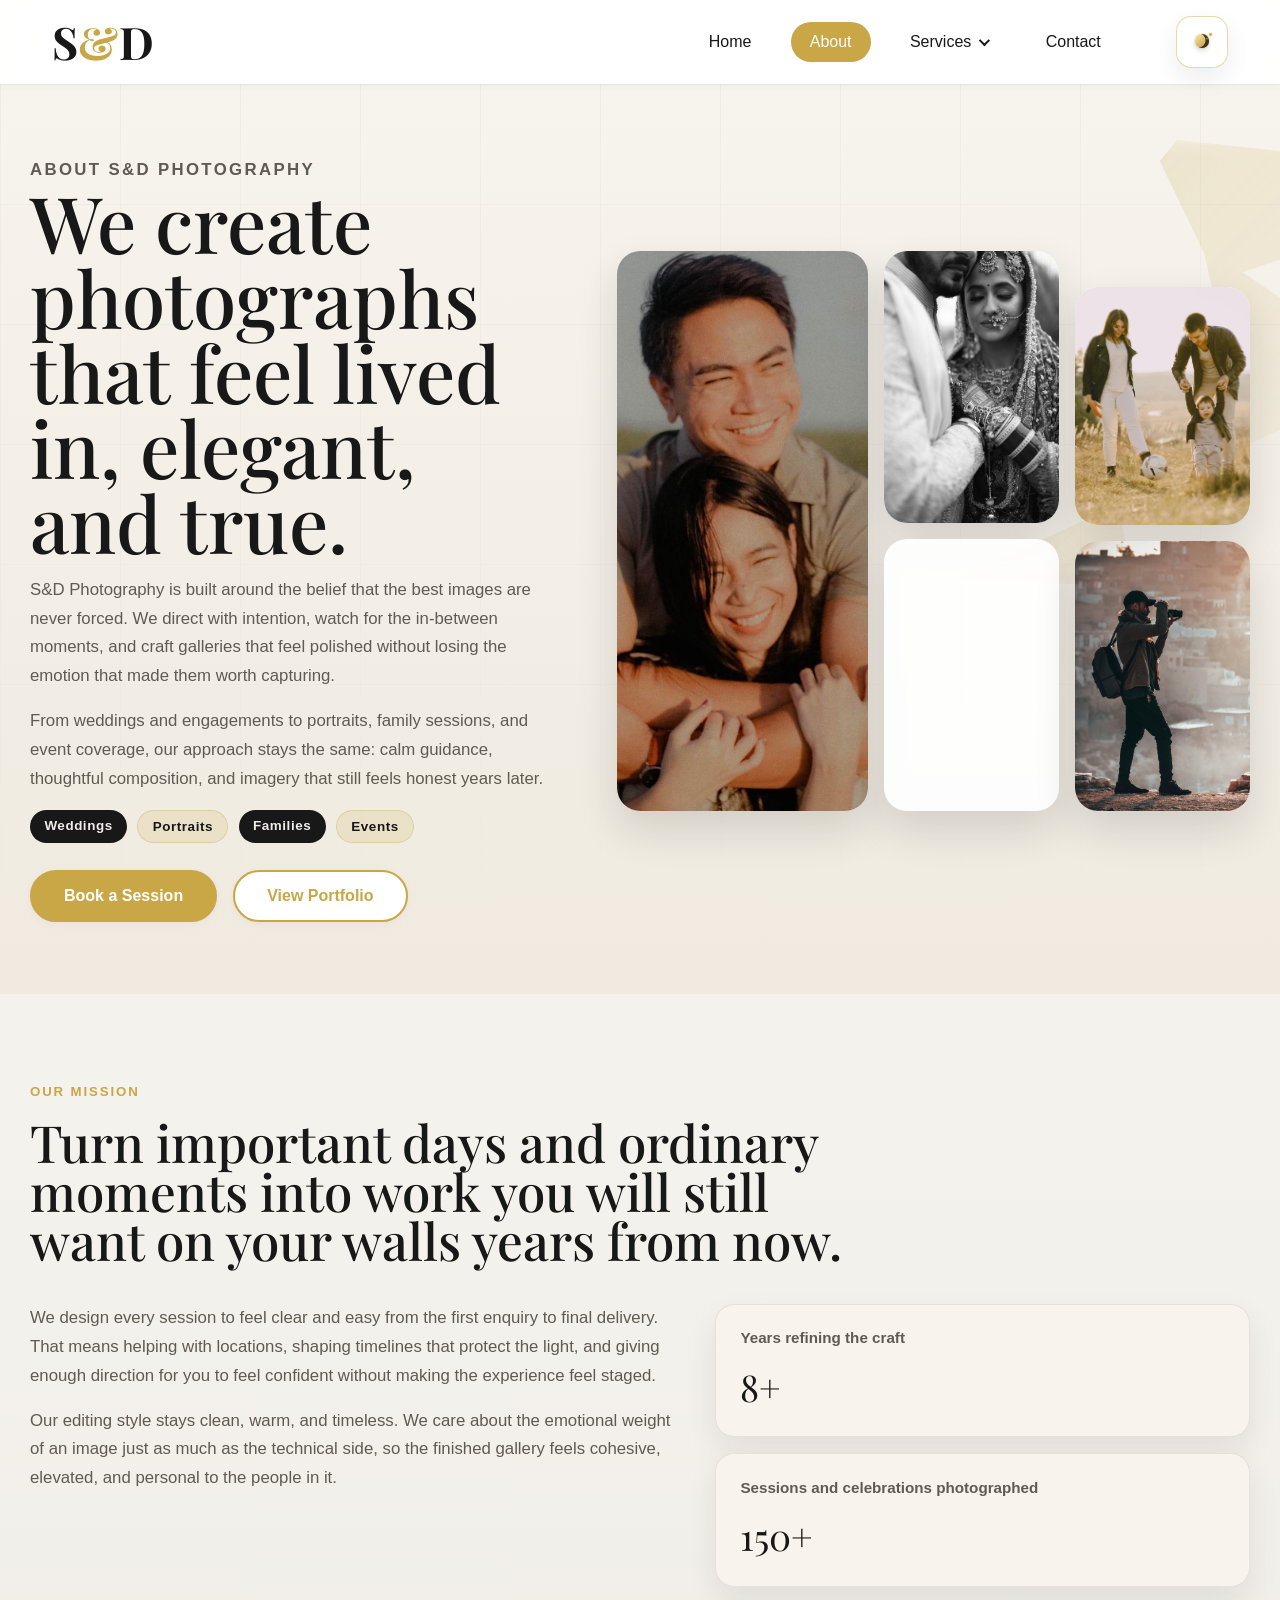
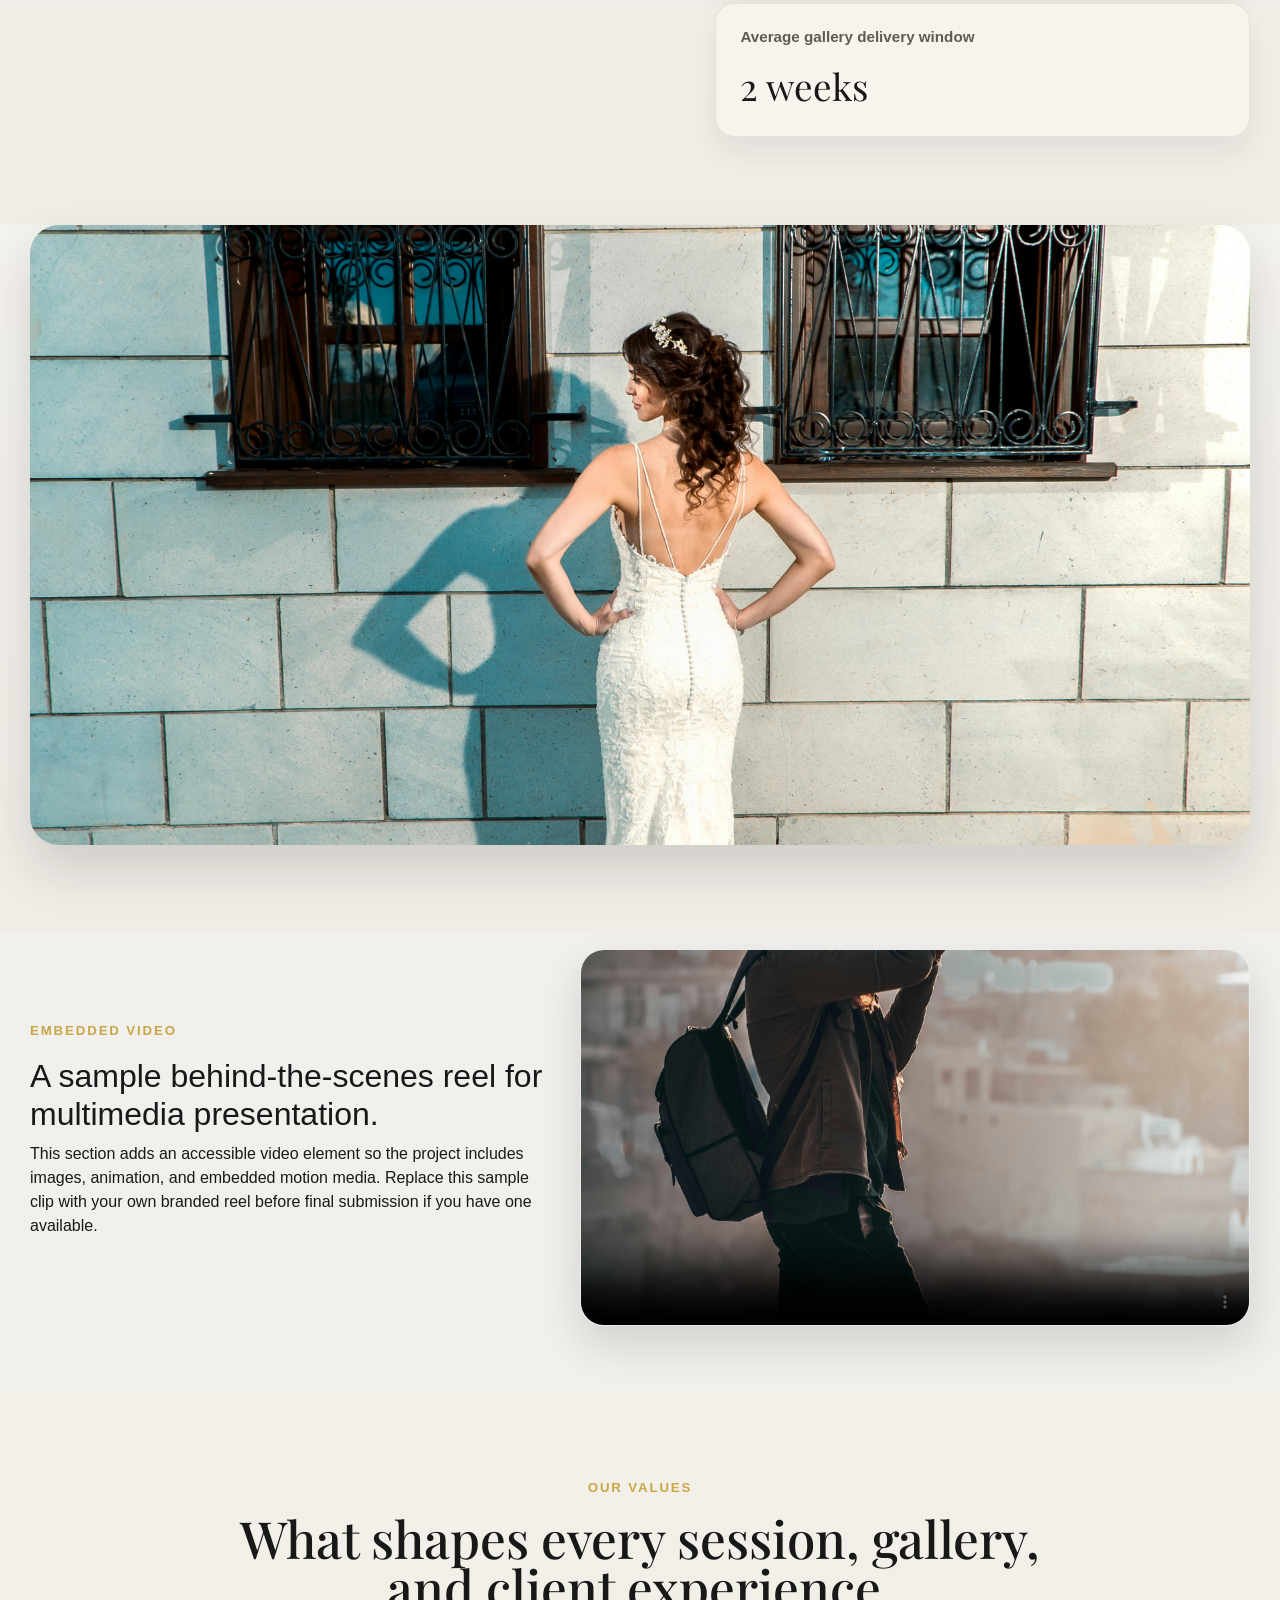
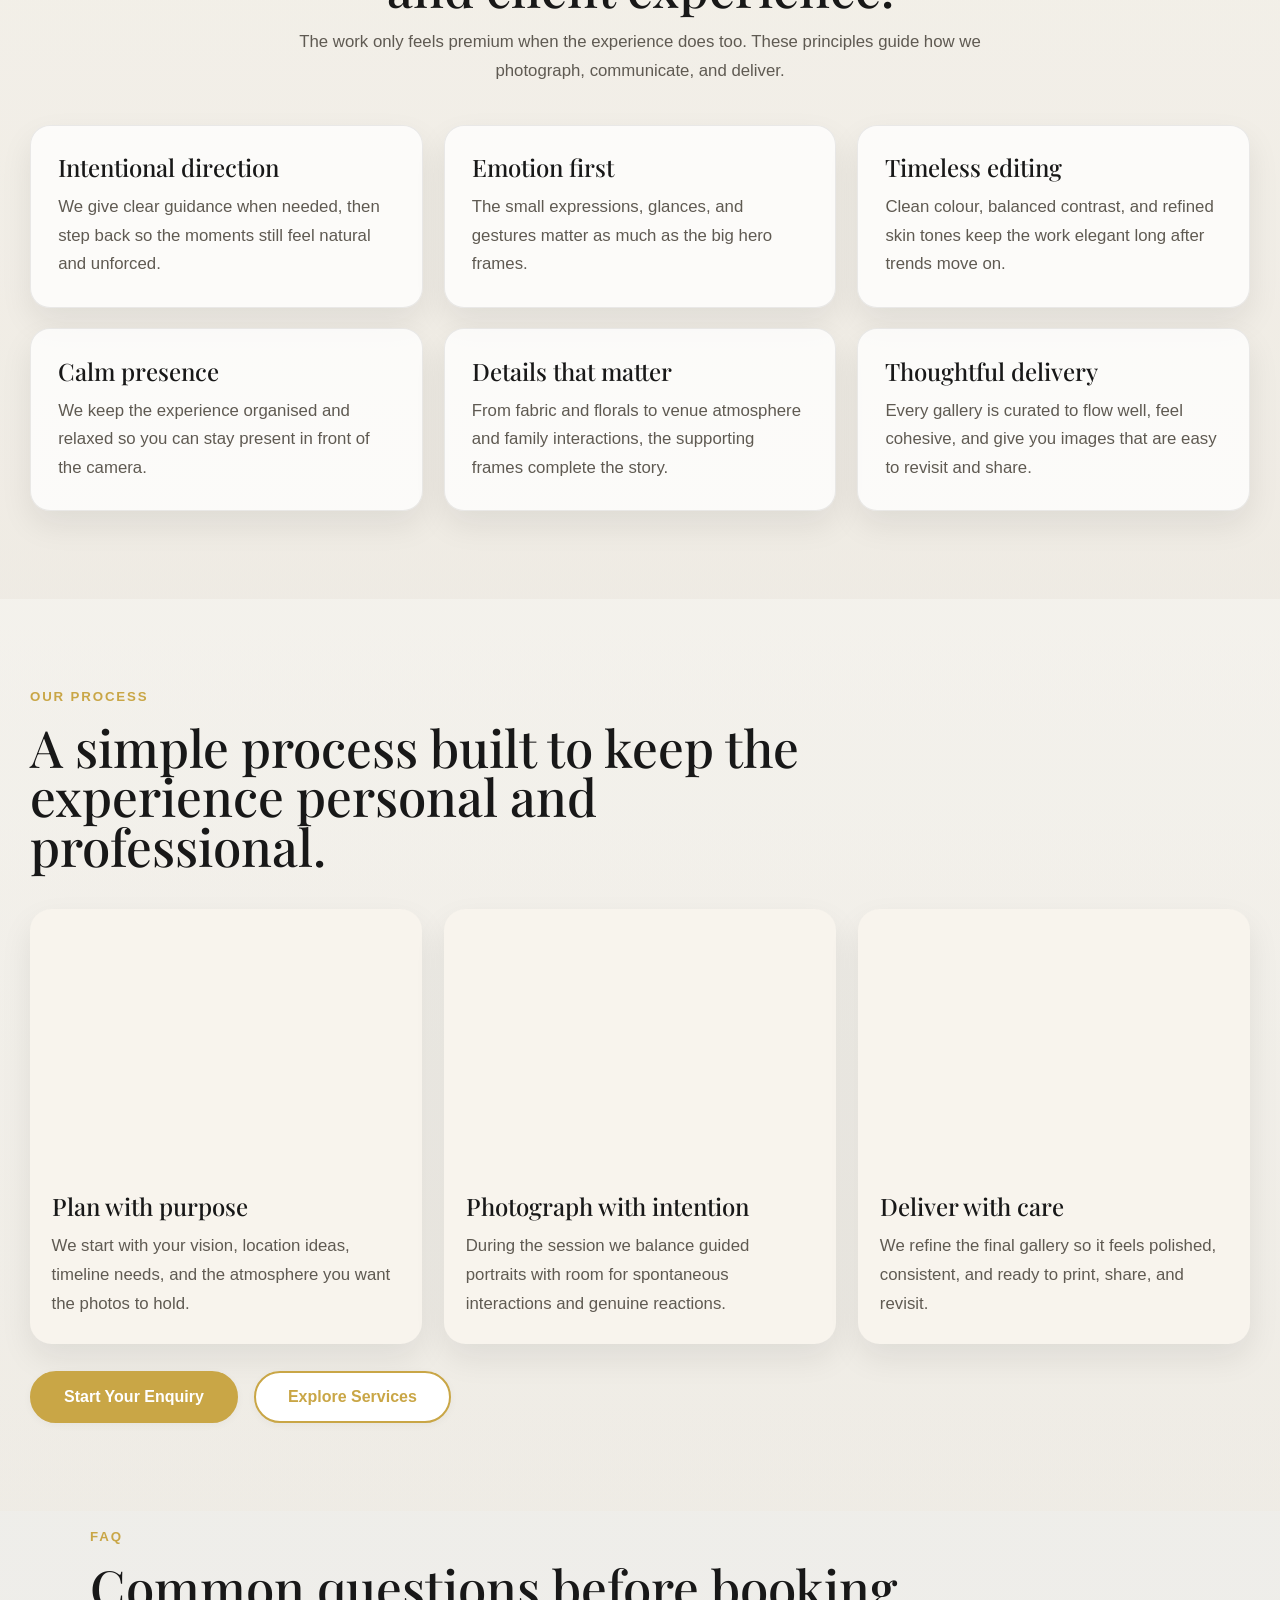
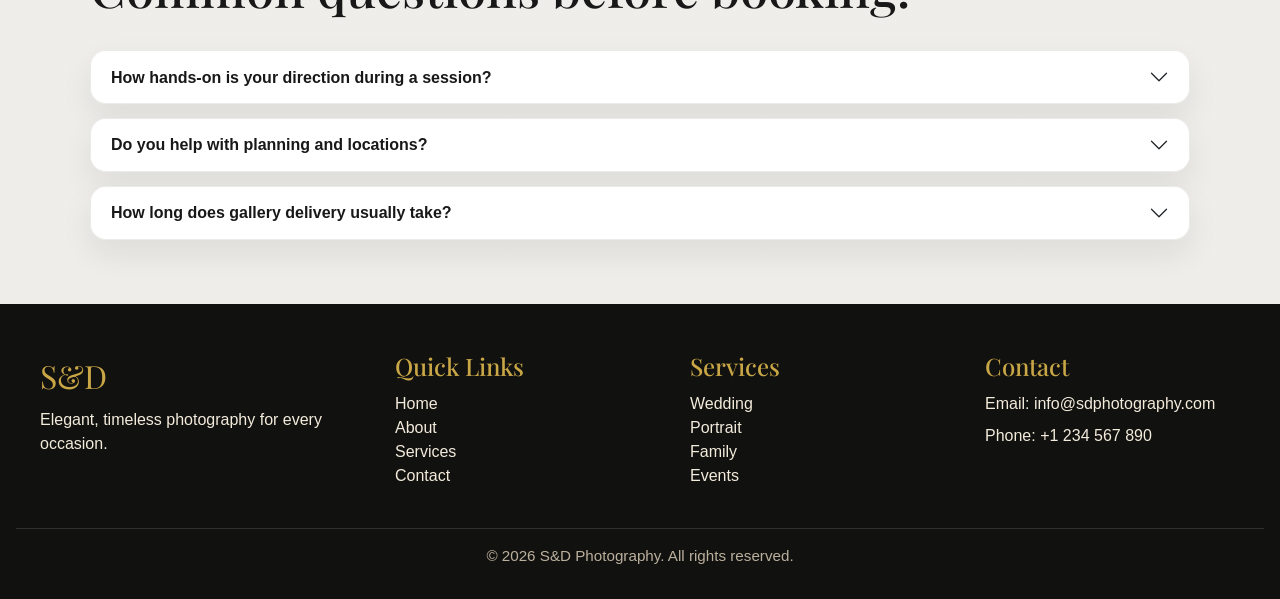
==== about.html @ aadf705c "Add Bootstrap, media reel & FAQs; reorganize assets Include Bootstrap (CSS + bundle) in pages and sw" ====
<!DOCTYPE html>
<html lang="en">
<head>
  <meta charset="UTF-8">
  <meta name="viewport" content="width=device-width, initial-scale=1.0">
  <title>About Us | S&D Photography</title>
  <script>
    (function () {
      try {
        var storedTheme = localStorage.getItem('sd-theme');
        var theme = storedTheme || (window.matchMedia('(prefers-color-scheme: dark)').matches ? 'dark' : 'light');
        document.documentElement.setAttribute('data-theme', theme);
      } catch (error) {
        document.documentElement.setAttribute('data-theme', 'light');
      }
    }());
  </script>
  <link rel="preconnect" href="https://fonts.googleapis.com">
  <link rel="preconnect" href="https://fonts.gstatic.com" crossorigin>
  <link href="https://fonts.googleapis.com/css2?family=Playfair+Display:wght@700&display=swap" rel="stylesheet">
  <link href="https://cdn.jsdelivr.net/npm/bootstrap@5.3.8/dist/css/bootstrap.min.css" rel="stylesheet" integrity="sha384-sRIl4kxILFvY47J16cr9ZwB07vP4J8+LH7qKQnuqkuIAvNWLzeN8tE5YBujZqJLB" crossorigin="anonymous">
  <script src="https://cdn.jsdelivr.net/npm/bootstrap@5.3.8/dist/js/bootstrap.bundle.min.js" integrity="sha384-FKyoEForCGlyvwx9Hj09JcYn3nv7wiPVlz7YYwJrWVcXK/BmnVDxM+D2scQbITxI" crossorigin="anonymous"></script>
  <link rel="stylesheet" href="css/style.css">
</head>
<body>
  <header>
    <nav class="navbar" aria-label="Main Navigation">
      <div class="logo">S<span class="brand-ampersand">&amp;</span>D</div>
      <button class="nav-toggle" aria-label="Open navigation menu" aria-expanded="false">
        <span class="hamburger"></span>
      </button>
      <ul class="nav-links">
        <li><a href="index.html">Home</a></li>
        <li><a href="about.html" class="active" aria-current="page">About</a></li>
        <li class="nav-item nav-dropdown">
          <button
            class="nav-link nav-dropdown-toggle"
            type="button"
            aria-expanded="false"
            aria-haspopup="true"
            aria-controls="services-dropdown-menu"
          >
            Services
          </button>
          <ul class="dropdown-menu" id="services-dropdown-menu">
            <li><a class="dropdown-item" href="index.html#services">All Services</a></li>
            <li><a class="dropdown-item" href="wedding.html">Wedding &amp; Engagement</a></li>
            <li><a class="dropdown-item" href="portrait.html">Portrait</a></li>
            <li><a class="dropdown-item" href="family.html">Family</a></li>
            <li><a class="dropdown-item" href="events.html">Events &amp; Commercial</a></li>
          </ul>
        </li>
        <li><a href="contact.html">Contact</a></li>
      </ul>
      <button class="theme-toggle" type="button" aria-pressed="false" aria-label="Switch to dark mode">
        <span class="theme-toggle-icon" aria-hidden="true"></span>
        <span class="theme-toggle-label">Dark mode</span>
      </button>
    </nav>
  </header>
  <main>
    <section class="about-editorial-hero">
      <div class="about-grid-pattern" aria-hidden="true"></div>
      <div class="about-hero-orb" aria-hidden="true"></div>
      <div class="about-shell about-hero-grid">
        <div class="about-hero-copy">
          <p class="about-eyebrow">About S&amp;D Photography</p>
          <h1>We create photographs that feel lived in, elegant, and true.</h1>
          <p class="about-lead">S&amp;D Photography is built around the belief that the best images are never forced. We direct with intention, watch for the in-between moments, and craft galleries that feel polished without losing the emotion that made them worth capturing.</p>
          <p>From weddings and engagements to portraits, family sessions, and event coverage, our approach stays the same: calm guidance, thoughtful composition, and imagery that still feels honest years later.</p>
          <div class="story-badges" aria-label="Photography specialties">
            <span class="badge rounded-pill text-bg-dark">Weddings</span>
            <span class="badge rounded-pill text-bg-light">Portraits</span>
            <span class="badge rounded-pill text-bg-dark">Families</span>
            <span class="badge rounded-pill text-bg-light">Events</span>
          </div>
          <div class="about-hero-actions">
            <a href="contact.html" class="btn btn-primary">Book a Session</a>
            <a href="index.html#portfolio" class="btn btn-secondary">View Portfolio</a>
          </div>
        </div>
        <div class="about-hero-collage" aria-label="Selected photography highlights">
          <figure class="about-collage-card about-collage-tall">
            <img src="media/Aboutus/Aboutus1.jpg" alt="Bride photographed against a stone wall" decoding="async">
          </figure>
          <div class="about-collage-stack">
            <figure class="about-collage-card">
              <img src="media/Wedding&Engagement/Wedding&Engagement12.jpg" alt="Wedding couple portrait during golden hour" decoding="async">
            </figure>
            <figure class="about-collage-card">
              <img src="media/Portrait/Portrait7.jpg" alt="Portrait session with soft natural light" decoding="async">
            </figure>
          </div>
          <div class="about-collage-stack about-collage-offset">
            <figure class="about-collage-card">
              <img src="media/Family/Family4.jpg" alt="Family sharing a candid moment outdoors" decoding="async">
            </figure>
            <figure class="about-collage-card">
              <img src="media/Portfolio/Portfolio6.jpg" alt="Behind-the-scenes photography detail" decoding="async">
            </figure>
          </div>
        </div>
      </div>
    </section>

    <section class="about-mission-section">
      <div class="about-shell">
        <div class="about-section-intro">
          <p class="about-section-label">Our mission</p>
          <h2>Turn important days and ordinary moments into work you will still want on your walls years from now.</h2>
        </div>
        <div class="about-mission-grid">
          <div class="about-mission-copy">
            <p>We design every session to feel clear and easy from the first enquiry to final delivery. That means helping with locations, shaping timelines that protect the light, and giving enough direction for you to feel confident without making the experience feel staged.</p>
            <p>Our editing style stays clean, warm, and timeless. We care about the emotional weight of an image just as much as the technical side, so the finished gallery feels cohesive, elevated, and personal to the people in it.</p>
          </div>
          <dl class="about-stat-grid">
            <div class="about-stat-card">
              <dt>Years refining the craft</dt>
              <dd>8+</dd>
            </div>
            <div class="about-stat-card">
              <dt>Sessions and celebrations photographed</dt>
              <dd>150+</dd>
            </div>
            <div class="about-stat-card">
              <dt>Average gallery delivery window</dt>
              <dd>2 weeks</dd>
            </div>
          </dl>
        </div>
      </div>
    </section>

    <section class="about-feature-banner">
      <div class="about-shell">
        <div class="about-banner-frame">
          <img src="media/Wedding&Engagement/Wedding&Engagement4.jpg" alt="Wedding portrait captured by S&amp;D Photography" loading="lazy">
        </div>
      </div>
    </section>

    <section class="media-reel-section" aria-labelledby="media-reel-title">
      <div class="about-shell media-reel-grid">
        <div class="media-reel-copy">
          <p class="about-section-label">Embedded video</p>
          <h2 id="media-reel-title">A sample behind-the-scenes reel for multimedia presentation.</h2>
          <p>This section adds an accessible video element so the project includes images, animation, and embedded motion media. Replace this sample clip with your own branded reel before final submission if you have one available.</p>
        </div>
        <div class="media-reel-player ratio ratio-16x9">
          <video controls playsinline preload="metadata" poster="media/Portfolio/Portfolio6.jpg" aria-label="Sample behind-the-scenes video reel">
            <source src="https://interactive-examples.mdn.mozilla.net/media/cc0-videos/flower.mp4" type="video/mp4">
            Your browser does not support embedded video playback.
          </video>
        </div>
      </div>
    </section>

    <section class="about-values-section">
      <div class="about-shell">
        <div class="about-section-intro about-section-intro-centered">
          <p class="about-section-label">Our values</p>
          <h2>What shapes every session, gallery, and client experience.</h2>
          <p class="about-section-text">The work only feels premium when the experience does too. These principles guide how we photograph, communicate, and deliver.</p>
        </div>
        <div class="about-values-grid">
          <article class="about-value-card">
            <h3>Intentional direction</h3>
            <p>We give clear guidance when needed, then step back so the moments still feel natural and unforced.</p>
          </article>
          <article class="about-value-card">
            <h3>Emotion first</h3>
            <p>The small expressions, glances, and gestures matter as much as the big hero frames.</p>
          </article>
          <article class="about-value-card">
            <h3>Timeless editing</h3>
            <p>Clean colour, balanced contrast, and refined skin tones keep the work elegant long after trends move on.</p>
          </article>
          <article class="about-value-card">
            <h3>Calm presence</h3>
            <p>We keep the experience organised and relaxed so you can stay present in front of the camera.</p>
          </article>
          <article class="about-value-card">
            <h3>Details that matter</h3>
            <p>From fabric and florals to venue atmosphere and family interactions, the supporting frames complete the story.</p>
          </article>
          <article class="about-value-card">
            <h3>Thoughtful delivery</h3>
            <p>Every gallery is curated to flow well, feel cohesive, and give you images that are easy to revisit and share.</p>
          </article>
        </div>
      </div>
    </section>

    <section class="about-process-section">
      <div class="about-shell">
        <div class="about-section-intro">
          <p class="about-section-label">Our process</p>
          <h2>A simple process built to keep the experience personal and professional.</h2>
        </div>
        <div class="about-process-grid">
          <article class="about-process-card">
            <img src="media/Portfolio/Portfolio2.jpg" alt="Camera equipment prepared for a photo session" loading="lazy" decoding="async">
            <div class="about-process-copy">
              <h3>Plan with purpose</h3>
              <p>We start with your vision, location ideas, timeline needs, and the atmosphere you want the photos to hold.</p>
            </div>
          </article>
          <article class="about-process-card">
            <img src="media/Portrait/Portrait3.jpg" alt="Portrait session in progress" loading="lazy" decoding="async">
            <div class="about-process-copy">
              <h3>Photograph with intention</h3>
              <p>During the session we balance guided portraits with room for spontaneous interactions and genuine reactions.</p>
            </div>
          </article>
          <article class="about-process-card">
            <img src="media/Portfolio/Portfolio5.jpg" alt="Editing and reviewing images after a session" loading="lazy" decoding="async">
            <div class="about-process-copy">
              <h3>Deliver with care</h3>
              <p>We refine the final gallery so it feels polished, consistent, and ready to print, share, and revisit.</p>
            </div>
          </article>
        </div>
        <div class="about-cta-row">
          <a href="contact.html" class="btn btn-primary">Start Your Enquiry</a>
          <a href="index.html#services" class="btn btn-secondary">Explore Services</a>
        </div>
      </div>
    </section>

    <section class="faq-section" aria-labelledby="about-faq-title">
      <div class="about-shell faq-shell">
        <div class="about-section-intro">
          <p class="about-section-label">FAQ</p>
          <h2 id="about-faq-title">Common questions before booking.</h2>
        </div>
        <div class="accordion faq-accordion" id="aboutFaqAccordion">
          <div class="accordion-item">
            <h3 class="accordion-header" id="about-faq-heading-one">
              <button class="accordion-button collapsed" type="button" data-bs-toggle="collapse" data-bs-target="#about-faq-one" aria-expanded="false" aria-controls="about-faq-one">
                How hands-on is your direction during a session?
              </button>
            </h3>
            <div id="about-faq-one" class="accordion-collapse collapse" aria-labelledby="about-faq-heading-one" data-bs-parent="#aboutFaqAccordion">
              <div class="accordion-body">
                We guide poses and movement when needed, then leave room for genuine reactions so the gallery still feels natural.
              </div>
            </div>
          </div>
          <div class="accordion-item">
            <h3 class="accordion-header" id="about-faq-heading-two">
              <button class="accordion-button collapsed" type="button" data-bs-toggle="collapse" data-bs-target="#about-faq-two" aria-expanded="false" aria-controls="about-faq-two">
                Do you help with planning and locations?
              </button>
            </h3>
            <div id="about-faq-two" class="accordion-collapse collapse" aria-labelledby="about-faq-heading-two" data-bs-parent="#aboutFaqAccordion">
              <div class="accordion-body">
                Yes. We help shape timing, recommend locations, and plan around light so the session feels organised and relaxed.
              </div>
            </div>
          </div>
          <div class="accordion-item">
            <h3 class="accordion-header" id="about-faq-heading-three">
              <button class="accordion-button collapsed" type="button" data-bs-toggle="collapse" data-bs-target="#about-faq-three" aria-expanded="false" aria-controls="about-faq-three">
                How long does gallery delivery usually take?
              </button>
            </h3>
            <div id="about-faq-three" class="accordion-collapse collapse" aria-labelledby="about-faq-heading-three" data-bs-parent="#aboutFaqAccordion">
              <div class="accordion-body">
                Most sessions are delivered within two weeks, with clear communication if event coverage needs a different turnaround.
              </div>
            </div>
          </div>
        </div>
      </div>
    </section>
  </main>
 <!-- Footer -->
    <footer>
    <div class="footer-content">
        <div class="footer-brand">
        <div class="footer-logo">S&amp;D</div>
        <p>Elegant, timeless photography for every occasion.</p>
        </div>
        <nav class="footer-nav" aria-label="Footer Quick Links">
        <h4>Quick Links</h4>
        <ul>
            <li><a href="index.html#home">Home</a></li>
            <li><a href="about.html">About</a></li>
            <li><a href="index.html#services">Services</a></li>
            <li><a href="contact.html">Contact</a></li>
        </ul>
        </nav>
        <nav class="footer-services" aria-label="Footer Services Links">
        <h4>Services</h4>
        <ul>
            <li><a href="wedding.html">Wedding</a></li>
            <li><a href="portrait.html">Portrait</a></li>
            <li><a href="family.html">Family</a></li>
            <li><a href="events.html">Events</a></li>
        </ul>
    </nav>
        <div class="footer-contact">
        <h4>Contact</h4>
        <ul>
        <li>Email: <a class="footer-contact-info" href="mailto:info@sdphotography.com">info@sdphotography.com</a></li>
        <li>Phone: <a class="footer-contact-info" href="tel:+1234567890">+1 234 567 890</a></li>
        </ul>
      </div>
    </div>
    <div class="footer-bottom">
      <p>&copy; 2026 S&amp;D Photography. All rights reserved.</p>
    </div>
  </footer>

  <script src="js/script.js"></script>
</body>
</html>
---- css/style.css ----
/*
  S&D Photography Portfolio Website Styles
  Elegant, minimal, premium. Responsive, accessible, modern.
*/

:root {
  --gold: #C9A646;
  --beige: #EEEDE9;
  --black: #181818;
  --white: #fff;
  --font-heading: 'Playfair Display', serif;
  --font-body: 'Segoe UI', 'Helvetica Neue', Arial, sans-serif;
  --page-bg: #EEEDE9;
  --text-primary: #181818;
  --text-muted: #5f5a52;
  --header-bg: rgba(255,255,255,0.94);
  --surface-1: rgba(255,255,255,0.92);
  --surface-2: rgba(255,255,255,0.76);
  --surface-3: #f8f4ed;
  --dropdown-bg: rgba(255,255,255,0.98);
  --border-soft: rgba(24,24,24,0.08);
  --border-strong: rgba(24,24,24,0.14);
  --shadow-soft: 0 14px 32px rgba(24,24,24,0.08);
  --shadow-strong: 0 18px 42px rgba(24,24,24,0.14);
  --nav-toggle-bg: rgba(255,255,255,0.96);
  --nav-toggle-open-bg: #f6f1e3;
  --nav-toggle-border: rgba(201,166,70,0.45);
  --nav-toggle-shadow: 0 10px 24px rgba(24,24,24,0.08);
  --theme-accent-text: #17130b;
  --pattern-shift-x: 0px;
  --pattern-shift-y: 0px;
  --pattern-dot: rgba(201,166,70,0.16);
  --pattern-soft: rgba(24,24,24,0.045);
  --pattern-blob: rgba(201,166,70,0.1);
  --pattern-overlay-top: rgba(255,255,255,0.3);
  --pattern-overlay-bottom: rgba(238,237,233,0.12);
  --pattern-overlay-opacity: 0.54;
  color-scheme: light;
}

html[data-theme='dark'],
body[data-theme='dark'] {
  --page-bg: #12120f;
  --text-primary: #f3ebdc;
  --text-muted: #c9beab;
  --header-bg: rgba(18,18,15,0.94);
  --surface-1: rgba(31,31,28,0.94);
  --surface-2: rgba(41,41,36,0.82);
  --surface-3: #23231f;
  --dropdown-bg: rgba(28,28,24,0.98);
  --border-soft: rgba(243,235,220,0.1);
  --border-strong: rgba(243,235,220,0.18);
  --shadow-soft: 0 18px 36px rgba(0,0,0,0.34);
  --shadow-strong: 0 24px 48px rgba(0,0,0,0.4);
  --nav-toggle-bg: rgba(31,31,28,0.96);
  --nav-toggle-open-bg: #2a2925;
  --nav-toggle-border: rgba(201,166,70,0.35);
  --nav-toggle-shadow: 0 14px 30px rgba(0,0,0,0.3);
  --pattern-dot: rgba(201,166,70,0.16);
  --pattern-soft: rgba(243,235,220,0.06);
  --pattern-blob: rgba(201,166,70,0.12);
  --pattern-overlay-top: rgba(18,18,15,0.34);
  --pattern-overlay-bottom: rgba(18,18,15,0.18);
  --pattern-overlay-opacity: 0.48;
  color-scheme: dark;
}

html {
  box-sizing: border-box;
  font-size: 16px;
  scroll-behavior: smooth;
}
*, *:before, *:after {
  box-sizing: inherit;
}
body {
  margin: 0;
  font-family: var(--font-body);
  background: var(--page-bg);
  background-image:
    linear-gradient(180deg, var(--pattern-overlay-top) 0%, var(--pattern-overlay-bottom) 100%);
  background-size: auto;
  background-position: 0 0;
  color: var(--text-primary);
  min-height: 100vh;
  position: relative;
  isolation: isolate;
  transition: background-color 0.25s ease, color 0.25s ease;
}

.hero-showcase,
.intro-hero,
.portfolio,
.featured-carousel,
.services,
.testimonials,
.story-gallery-section,
.about-editorial-hero,
.about-mission-section,
.about-values-section,
.about-process-section,
.about-feature-banner,
.contact-form-section {
  position: relative;
  isolation: isolate;
}

.intro-hero-shell,
.services-shell,
.testimonials-shell,
.story-shell,
.about-shell,
.contact-shell,
.hero,
.marquee-strip,
.portfolio-accordion,
.lightbox {
  position: relative;
  z-index: 1;
}

header,
main,
footer {
  position: relative;
  z-index: 1;
}

/* Navbar */
header {
  background: var(--header-bg);
  box-shadow: 0 2px 8px rgba(0,0,0,0.03);
  position: sticky;
  top: 0;
  z-index: 100;
  backdrop-filter: blur(14px);
}
.navbar {
  display: flex;
  align-items: center;
  justify-content: space-between;
  gap: 3.5rem;
  width: 100%;
  max-width: none;
  margin: 0;
  padding: 1rem 3.25rem;
}
.logo {
  font-family: var(--font-heading);
  font-size: 2.8rem;
  color: var(--text-primary);
  font-weight: bold;
  letter-spacing: 0.01em;
  line-height: 1;
}
.brand-ampersand {
  color: var(--gold);
}
.nav-links {
  display: flex;
  gap: 1.25rem;
  list-style: none;
  margin: 0 0 0 auto;
  padding: 0;
}
.nav-links li {
  position: relative;
  display: flex;
  align-items: center;
}
.nav-links a,
.nav-links .nav-link {
  font-family: var(--font-body);
  font-size: 1rem;
  text-decoration: none;
  color: var(--text-primary);
  font-weight: 500;
  padding: 0.5rem 1.2rem;
  border-radius: 2rem;
  transition: background 0.2s, color 0.2s;
}
.nav-links .nav-link {
  line-height: 1.2;
  background: none;
  border: none;
  appearance: none;
  -webkit-appearance: none;
}
.nav-links a.active,
.nav-links .nav-link.active,
.nav-links a:focus-visible,
.nav-links a:hover,
.nav-links .nav-link:focus-visible,
.nav-links .nav-link:hover,
.nav-item.dropdown-open > .nav-dropdown-toggle {
  background: var(--gold);
  color: var(--white);
  outline: none;
}
.nav-dropdown-toggle {
  display: inline-flex;
  align-items: center;
  gap: 0.5rem;
  cursor: pointer;
}
.nav-dropdown-toggle::after {
  content: '';
  width: 0.5rem;
  height: 0.5rem;
  border-right: 2px solid currentColor;
  border-bottom: 2px solid currentColor;
  transform: rotate(45deg) translateY(-2px);
  transition: transform 0.2s ease;
}
.nav-item.dropdown-open > .nav-dropdown-toggle::after {
  transform: rotate(-135deg) translateY(-1px);
}
.dropdown-menu {
  position: absolute;
  top: calc(100% + 0.65rem);
  left: 50%;
  transform: translateX(-50%);
  min-width: 14rem;
  display: none;
  margin: 0;
  padding: 0.6rem;
  list-style: none;
  background: var(--dropdown-bg);
  border: 1px solid var(--border-soft);
  border-radius: 1rem;
  box-shadow: var(--shadow-soft);
  overflow: hidden;
  z-index: 120;
}
.nav-item.dropdown-open > .dropdown-menu {
  display: block;
}
.dropdown-menu li {
  width: 100%;
}
.dropdown-item {
  display: block;
  width: 100%;
  padding: 0.75rem 0.9rem;
  border-radius: 0.75rem;
  color: var(--text-primary);
  transition: background 0.2s, color 0.2s;
}
.dropdown-item:hover,
.dropdown-item:focus-visible {
  background: var(--gold);
  color: var(--white);
  outline: none;
}
.theme-toggle {
  display: inline-flex;
  align-items: center;
  justify-content: center;
  width: 3.25rem;
  height: 3.25rem;
  padding: 0;
  border-radius: 0.95rem;
  border: 1px solid var(--nav-toggle-border);
  background: var(--surface-1);
  color: var(--text-primary);
  box-shadow: var(--nav-toggle-shadow);
  cursor: pointer;
  transition: background 0.2s, border-color 0.2s, box-shadow 0.2s, transform 0.2s, color 0.2s;
}
.theme-toggle:hover {
  transform: translateY(-1px);
  border-color: rgba(201,166,70,0.68);
}
.theme-toggle:focus-visible {
  outline: none;
  box-shadow: 0 0 0 4px rgba(201,166,70,0.2), var(--nav-toggle-shadow);
}
.theme-toggle-icon {
  position: relative;
  width: 1.35rem;
  height: 1.35rem;
  display: inline-block;
}
.theme-toggle-icon::before,
.theme-toggle-icon::after {
  content: '';
  position: absolute;
  transition: opacity 0.24s ease, transform 0.24s ease, box-shadow 0.24s ease, border-color 0.24s ease, background 0.24s ease;
}
.theme-toggle-icon::before {
  top: 0.18rem;
  left: 0.26rem;
  width: 0.84rem;
  height: 0.84rem;
  border-radius: 50%;
  background: linear-gradient(145deg, #f7e8b2 0%, #d9b35c 62%, #a67d28 100%);
  box-shadow:
    inset -0.22rem -0.03rem 0 0 rgba(18,18,15,0.78),
    0 0 0 0.08rem rgba(201,166,70,0.14),
    0 0.18rem 0.35rem rgba(24,24,24,0.14);
  opacity: 1;
  transform: scale(1) rotate(0deg);
}
.theme-toggle-icon::after {
  top: 0.1rem;
  right: 0.08rem;
  width: 0.18rem;
  height: 0.18rem;
  border-radius: 50%;
  background: rgba(201,166,70,0.95);
  box-shadow:
    0 0 0 0.08rem rgba(201,166,70,0.12),
    -0.22rem 0.26rem 0 -0.04rem rgba(201,166,70,0.75);
  opacity: 1;
  transform: scale(1) rotate(0deg);
}
.theme-toggle-label {
  position: absolute;
  width: 1px;
  height: 1px;
  padding: 0;
  margin: -1px;
  overflow: hidden;
  clip: rect(0, 0, 0, 0);
  white-space: nowrap;
  border: 0;
}
body[data-theme='dark'] .theme-toggle-icon::before {
  top: 0.18rem;
  left: 0.18rem;
  width: 0.92rem;
  height: 0.92rem;
  background: linear-gradient(145deg, #f7e5a5 0%, #d0a13f 68%, #9f741d 100%);
  box-shadow:
    inset 0 0 0 0.08rem rgba(255,244,212,0.18),
    0 0 0 0.16rem rgba(201,166,70,0.16),
    0 0 0.55rem rgba(201,166,70,0.24);
  opacity: 1;
  transform: scale(1) rotate(0deg);
}
body[data-theme='dark'] .theme-toggle-icon::after {
  top: 0.03rem;
  left: 0.03rem;
  width: 1.18rem;
  height: 1.18rem;
  right: auto;
  background: transparent;
  border-radius: 50%;
  border: 0.09rem solid rgba(201,166,70,0.34);
  box-shadow:
    0 0 0 0.12rem rgba(201,166,70,0.08),
    0 0 0.6rem rgba(201,166,70,0.14);
  opacity: 1;
  transform: scale(1) rotate(0deg);
}
.nav-toggle {
  display: none;
  align-items: center;
  justify-content: center;
  width: 3.25rem;
  height: 3.25rem;
  background: var(--nav-toggle-bg);
  border: 1px solid var(--nav-toggle-border);
  margin-left: auto;
  padding: 0;
  border-radius: 0.95rem;
  transition: background 0.2s, border-color 0.2s, box-shadow 0.2s, transform 0.2s;
  box-shadow: var(--nav-toggle-shadow);
  outline: none;
  position: relative;
  z-index: 102;
  cursor: pointer;
}
.hamburger {
  width: 24px;
  height: 3px;
  background: var(--text-primary);
  display: block;
  position: relative;
  border-radius: 999px;
  transition: background 0.24s ease, transform 0.24s ease, opacity 0.24s ease;
  margin: 0 auto;
}
.hamburger::before,
.hamburger::after {
  content: '';
  position: absolute;
  width: 24px;
  height: 3px;
  background: var(--text-primary);
  left: 0;
  border-radius: 999px;
  transition: transform 0.24s ease, top 0.24s ease, background 0.24s ease;
}
.hamburger::before {
  top: -8px;
}
.hamburger::after {
  top: 8px;
}
.nav-toggle.open .hamburger {
  background: transparent;
}
.nav-toggle.open .hamburger::before {
  top: 0;
  transform: rotate(45deg);
  background: var(--text-primary);
}
.nav-toggle.open .hamburger::after {
  top: 0;
  transform: rotate(-45deg);
  background: var(--text-primary);
}
.nav-toggle:hover {
  transform: translateY(-1px);
  border-color: rgba(201,166,70,0.7);
  box-shadow: 0 14px 28px rgba(24,24,24,0.12);
}
.nav-toggle.open {
  background: var(--nav-toggle-open-bg);
  border-color: rgba(201,166,70,0.8);
  box-shadow: 0 12px 28px rgba(201,166,70,0.16);
}

/* Accessibility: focus ring for nav-toggle */
.nav-toggle:focus-visible {
  outline: none;
  box-shadow: 0 0 0 4px rgba(201,166,70,0.2), 0 12px 28px rgba(24,24,24,0.12);
}

/* Intro Hero */
.intro-hero {
  padding: 1.4rem 1rem 0.9rem 1rem;
  background:
    linear-gradient(180deg, rgba(247,244,237,0.86) 0%, rgba(239,232,220,0.78) 100%);
}
.intro-hero-shell {
  width: min(1200px, 100%);
  margin: 0 auto;
  display: grid;
  grid-template-columns: minmax(0, 1.05fr) minmax(320px, 0.95fr);
  gap: 2.5rem;
  align-items: center;
}
.intro-hero-copy {
  max-width: 560px;
}
.intro-hero-eyebrow {
  margin: 0 0 1rem 0;
  color: var(--gold);
  font-size: 0.85rem;
  font-weight: 700;
  letter-spacing: 0.12em;
  text-transform: uppercase;
}
.intro-hero h1 {
  margin: 0;
  font-family: var(--font-heading);
  font-size: clamp(2.8rem, 6vw, 4.8rem);
  line-height: 0.95;
  color: var(--text-primary);
}
.intro-hero-text {
  margin: 0.95rem 0 0 0;
  max-width: 38rem;
  color: var(--text-muted);
  font-size: 1.08rem;
  line-height: 1.65;
}
.intro-hero-actions {
  display: flex;
  flex-wrap: wrap;
  gap: 0.9rem;
  margin-top: 1.45rem;
}
.intro-hero-metrics {
  display: flex;
  flex-wrap: wrap;
  gap: 1rem;
  margin-top: 1.35rem;
}
.intro-hero-metrics div {
  min-width: 140px;
  padding: 1rem 1.1rem;
  background: var(--surface-2);
  border: 1px solid var(--border-soft);
  border-radius: 1rem;
  box-shadow: var(--shadow-soft);
}
.intro-hero-metrics strong {
  display: block;
  font-family: var(--font-heading);
  font-size: 1.45rem;
  color: var(--text-primary);
}
.intro-hero-metrics span {
  display: block;
  margin-top: 0.25rem;
  color: var(--text-muted);
  font-size: 0.95rem;
}
.intro-hero-gallery {
  display: grid;
  grid-template-columns: 1.2fr 0.8fr;
  grid-template-rows: repeat(2, minmax(190px, 1fr));
  gap: 1rem;
  align-items: stretch;
}
.intro-photo {
  margin: 0;
  overflow: hidden;
  border-radius: 1.4rem;
  box-shadow: 0 18px 42px rgba(24,24,24,0.14);
}
.intro-photo img {
  width: 100%;
  height: 100%;
  object-fit: cover;
  display: block;
}
.intro-photo-large {
  grid-row: 1 / span 2;
  min-height: 440px;
}
.intro-photo-top,
.intro-photo-bottom {
  min-height: 210px;
}

/* Hero Section */
.hero-showcase {
  position: relative;
  overflow: hidden;
  background:
    linear-gradient(180deg, rgba(247,244,237,0.86) 0%, rgba(239,232,220,0.78) 100%);
}
.hero {
  position: relative;
  z-index: 1;
  display: flex;
  align-items: center;
  justify-content: center;
  min-height: 52vh;
  background: transparent;
  text-align: center;
  padding: 4rem 1rem 2rem 1rem;
}
.brand-title {
  font-family: var(--font-heading);
  color: var(--text-primary);
  margin-bottom: 1rem;
  letter-spacing: 0.05em;
  text-shadow: 0 2px 10px rgba(255,255,255,0.28);
}
.brand-mark {
  display: block;
  font-size: 5.6rem;
  line-height: 0.9;
}
.brand-subtitle {
  display: block;
  margin-top: 0.35rem;
  font-size: 3rem;
  line-height: 1;
}
.services-list {
  font-size: 1.1rem;
  color: var(--text-primary);
  margin-bottom: 2rem;
  text-shadow: 0 1px 8px rgba(255,255,255,0.24);
}
.services-list span {
  color: var(--gold);
  margin: 0 0.5em;
}
.hero-buttons {
  display: flex;
  gap: 1rem;
  justify-content: center;
}
.btn {
  display: inline-block;
  font-family: var(--font-body);
  font-size: 1rem;
  padding: 0.75rem 2rem;
  border: 2px solid var(--gold);
  border-radius: 2rem;
  cursor: pointer;
  text-decoration: none;
  transition: background 0.2s, color 0.2s, box-shadow 0.2s, border-color 0.2s;
  font-weight: 600;
  box-shadow: 0 2px 8px rgba(0,0,0,0.04);
  -webkit-tap-highlight-color: transparent;
}
.btn,
.btn-primary,
.btn-secondary {
  --bs-btn-border-color: var(--gold);
  --bs-btn-hover-border-color: var(--gold);
  --bs-btn-active-border-color: var(--gold);
  --bs-btn-disabled-border-color: var(--gold);
  --bs-btn-focus-shadow-rgb: 0, 0, 0;
  --bs-btn-focus-box-shadow: none;
  -webkit-appearance: none;
  appearance: none;
  outline: none;
  border-color: var(--gold);
  box-shadow: 0 2px 8px rgba(0,0,0,0.04);
}
.carousel-control-prev:focus,
.carousel-control-prev:focus-visible,
.carousel-control-next:focus,
.carousel-control-next:focus-visible,
.carousel-indicators [data-bs-target]:focus,
.carousel-indicators [data-bs-target]:focus-visible,
.nav-links .nav-link:focus,
.nav-links .nav-link:focus-visible {
  outline: none;
  border-color: var(--gold);
  box-shadow: none;
}
:is(.btn, .btn-primary, .btn-secondary):is(:hover, :focus, :focus-visible, :active, :active:focus, :active:focus-visible),
.btn-check:focus + .btn,
.btn-check:focus + .btn-primary,
.btn-check:focus + .btn-secondary,
.btn-check:checked + .btn,
.btn-check:checked + .btn-primary,
.btn-check:checked + .btn-secondary {
  outline: none;
  border-color: var(--gold);
  box-shadow: none;
}
.btn-check:focus + .btn,
.btn-check:checked + .btn,
.btn-check:focus + .btn-primary,
.btn-check:checked + .btn-primary,
.btn-check:focus + .btn-secondary,
.btn-check:checked + .btn-secondary {
  outline: none !important;
  border-color: var(--gold) !important;
  box-shadow: none !important;
}
.btn-primary {
  background: var(--gold);
  color: var(--white);
  border-color: var(--gold);
}
.btn-primary:hover,
.btn-primary:focus,
.btn-primary:active {
  background: #b89a3d;
  color: var(--white);
  border-color: var(--gold);
}
.btn-secondary {
  background: var(--white);
  color: var(--gold);
  border-color: var(--gold);
}
.btn-secondary:hover,
.btn-secondary:focus,
.btn-secondary:active {
  background: var(--gold);
  color: var(--white);
  border-color: var(--gold);
}

body[data-theme='dark'] .btn-primary,
body[data-theme='dark'] .btn-primary:hover,
body[data-theme='dark'] .btn-primary:focus,
body[data-theme='dark'] .btn-primary:active,
body[data-theme='dark'] .nav-links a.active,
body[data-theme='dark'] .nav-links .nav-link.active,
body[data-theme='dark'] .nav-links a:focus-visible,
body[data-theme='dark'] .nav-links a:hover,
body[data-theme='dark'] .nav-links .nav-link:focus-visible,
body[data-theme='dark'] .nav-links .nav-link:hover,
body[data-theme='dark'] .nav-item.dropdown-open > .nav-dropdown-toggle,
body[data-theme='dark'] .dropdown-item:hover,
body[data-theme='dark'] .dropdown-item:focus-visible {
  color: var(--theme-accent-text);
}

body[data-theme='dark'] .btn-secondary {
  background: var(--surface-1);
  color: var(--gold);
  border-color: rgba(201,166,70,0.45);
}

body[data-theme='dark'] .btn-secondary:hover,
body[data-theme='dark'] .btn-secondary:focus,
body[data-theme='dark'] .btn-secondary:active {
  background: var(--gold);
  color: var(--theme-accent-text);
}

/* Marquee Portfolio Strip */
.marquee-strip {
  position: relative;
  z-index: 1;
  overflow: hidden;
  background: transparent;
  padding: 1.25rem 0 2rem 0;
  mask-image: linear-gradient(to right, transparent 0, black 8%, black 92%, transparent 100%);
}
.marquee-track {
  display: flex;
  gap: 1.2rem;
  animation: marquee 38s linear infinite;
  will-change: transform;
  padding: 0 1rem;
}
.marquee-strip img {
  height: 250px;
  width: 330px;
  border-radius: 0.9rem;
  object-fit: cover;
  border: 3px solid rgba(255,255,255,0.7);
  box-shadow: 0 12px 28px rgba(0,0,0,0.16);
}
.marquee-strip img:nth-child(3n) {
  width: 380px;
}
.marquee-strip img:nth-child(4n) {
  width: 285px;
}
@keyframes marquee {
  0% { transform: translateX(0); }
  100% { transform: translateX(-50%); }
}

/* Portfolio Section */
.portfolio {
  max-width: 1200px;
  margin: 4rem auto;
  padding: 0 1rem;
}
.portfolio h2 {
  font-family: var(--font-heading);
  color: var(--gold);
  font-size: 2.2rem;
  margin-bottom: 0.5rem;
}
.section-desc {
  color: var(--text-muted);
  margin-bottom: 2rem;
}
.portfolio-accordion {
  display: grid;
  gap: 1rem;
}
.portfolio-accordion .accordion-item {
  border: 1px solid var(--border-soft);
  border-radius: 1.2rem;
  overflow: hidden;
  background: var(--surface-1);
  box-shadow: var(--shadow-soft);
}
.portfolio-accordion .accordion-header {
  margin: 0;
}
.portfolio-accordion .accordion-button {
  font-family: var(--font-heading);
  font-size: 1.2rem;
  letter-spacing: 0.01em;
  color: var(--text-primary);
  background: linear-gradient(135deg, rgba(201, 166, 70, 0.16), rgba(255, 255, 255, 0.96));
  padding: 1.2rem 1.4rem;
}
.portfolio-accordion .accordion-button:not(.collapsed) {
  color: var(--text-primary);
  background: linear-gradient(135deg, rgba(201, 166, 70, 0.28), rgba(255, 255, 255, 1));
  box-shadow: none;
}
.portfolio-accordion .accordion-button:focus {
  box-shadow: 0 0 0 0.22rem rgba(201, 166, 70, 0.22);
  border-color: rgba(201, 166, 70, 0.4);
}
.portfolio-accordion .accordion-button::after {
  filter: sepia(1) saturate(2.2) hue-rotate(355deg);
}
.portfolio-accordion .accordion-body {
  padding: 1.4rem;
  background: var(--surface-2);
}
.portfolio-panel-intro {
  margin: 0 0 1.2rem;
  color: var(--text-muted);
  line-height: 1.6;
}
.portfolio-grid {
  display: grid;
  grid-template-columns: repeat(auto-fit, minmax(220px, 1fr));
  gap: 1.5rem;
}
.portfolio-grid img {
  width: 100%;
  aspect-ratio: 4/3;
  object-fit: cover;
  border-radius: 1rem;
  cursor: pointer;
  transition: transform 0.2s, box-shadow 0.2s;
  box-shadow: 0 2px 12px rgba(0,0,0,0.08);
}
.portfolio-grid img:hover,
.portfolio-grid img:focus {
  transform: scale(1.04);
  box-shadow: 0 4px 24px rgba(0,0,0,0.13);
  outline: 2px solid var(--gold);
}

/* Featured Carousel */
.featured-carousel {
  padding: 0 1rem 4rem 1rem;
}
.carousel-shell {
  width: min(1200px, 100%);
  margin: 0 auto;
}
.featured-carousel .carousel {
  overflow: hidden;
  border-radius: 1.5rem;
  box-shadow: 0 22px 48px rgba(24,24,24,0.16);
  background: var(--black);
}
.featured-carousel .carousel-item {
  position: relative;
}
.featured-carousel .carousel-item::after {
  content: '';
  position: absolute;
  inset: 0;
  background: linear-gradient(90deg, rgba(24,24,24,0.66) 0%, rgba(24,24,24,0.34) 42%, rgba(24,24,24,0.08) 100%);
}
.featured-carousel .carousel-item img {
  height: 540px;
  object-fit: cover;
  filter: saturate(1.02);
}
.featured-carousel .carousel-caption {
  right: auto;
  left: 4.25rem;
  bottom: 3.8rem;
  z-index: 2;
  width: min(480px, calc(100% - 6rem));
  text-align: left;
}
.carousel-kicker {
  display: inline-block;
  margin-bottom: 0.85rem;
  padding: 0.45rem 0.85rem;
  border-radius: 999px;
  background: rgba(255,255,255,0.16);
  color: var(--white);
  font-size: 0.82rem;
  font-weight: 700;
  letter-spacing: 0.08em;
  text-transform: uppercase;
}
.featured-carousel .carousel-caption h2 {
  margin: 0 0 0.85rem 0;
  font-family: var(--font-heading);
  font-size: clamp(2rem, 4vw, 3.1rem);
  line-height: 1.02;
  color: var(--white);
}
.featured-carousel .carousel-caption p {
  margin: 0;
  max-width: 34rem;
  font-size: 1.05rem;
  line-height: 1.65;
  color: rgba(255,255,255,0.88);
}
.featured-carousel .carousel-indicators {
  display: flex;
  flex-wrap: wrap;
  justify-content: center;
  gap: 0.35rem;
  margin-bottom: 1.5rem;
}
.featured-carousel .carousel-indicators [data-bs-target] {
  width: 2.7rem;
  height: 0.28rem;
  margin: 0;
  border: 0;
  border-radius: 999px;
  background-color: rgba(255,255,255,0.4);
}
.featured-carousel .carousel-indicators .active {
  background-color: var(--gold);
}
.featured-carousel .carousel-control-prev,
.featured-carousel .carousel-control-next {
  width: 4.5rem;
  opacity: 1;
}
.featured-carousel .carousel-control-prev-icon,
.featured-carousel .carousel-control-next-icon {
  width: 3rem;
  height: 3rem;
  border-radius: 50%;
  background-color: rgba(255,255,255,0.16);
  background-size: 42%;
  backdrop-filter: blur(6px);
}

/* Lightbox */
.lightbox {
  display: none;
  position: fixed;
  z-index: 2000;
  top: 0; left: 0; right: 0; bottom: 0;
  background: rgba(30, 30, 30, 0.85);
  backdrop-filter: blur(6px);
  align-items: center;
  justify-content: center;
  flex-direction: column;
}

.lightbox.active {
  display: flex;
}
.lightbox-img {
  max-width: 90vw;
  max-height: 80vh;
  border-radius: 1rem;
  box-shadow: 0 4px 32px rgba(0,0,0,0.25);
}
.lightbox-close {
  position: absolute;
  top: 2rem;
  right: 2rem;
  font-size: 2.5rem;
  color: var(--white);
  cursor: pointer;
  background: none;
  border: none;
  z-index: 10;
  transition: color 0.2s;
}
.lightbox-close:hover,
.lightbox-close:focus {
  color: var(--gold);
}

/* Services Section */
.services {
  padding: 8rem 1rem 4rem 1rem;
  background:
    linear-gradient(180deg, rgba(247,244,237,0.86) 0%, rgba(239,232,220,0.78) 100%);
}
.services-shell {
  width: min(1220px, 100%);
  margin: 0 auto;
}
.services-header {
  margin-bottom: 2rem;
}
.services h2 {
  font-family: var(--font-heading);
  color: var(--gold);
  font-size: clamp(2.2rem, 4vw, 3.1rem);
  margin: 0;
  line-height: 1.05;
  text-align: center;
}
.services-cards {
  display: grid;
  grid-template-columns: repeat(4, minmax(0, 1fr));
  gap: 1.35rem;
  align-items: stretch;
}
.service-card {
  background: var(--surface-1);
  border-radius: 1.15rem;
  box-shadow: var(--shadow-soft);
  border: 1px solid var(--border-soft);
  overflow: hidden;
  display: flex;
  flex-direction: column;
  align-items: stretch;
  text-align: center;
  transition: box-shadow 0.2s, transform 0.2s;
}
.service-card:hover {
  box-shadow: 0 20px 38px rgba(24,24,24,0.12);
  transform: translateY(-4px);
}
.service-media {
  margin: 1rem 1rem 0 1rem;
}
.service-media > img {
  width: 100%;
  height: 220px;
  object-fit: cover;
  border-radius: 0.9rem;
  display: block;
}
.service-card-body {
  padding: 1.2rem 1.1rem 1.35rem 1.1rem;
  display: flex;
  flex-direction: column;
  align-items: center;
  height: 100%;
}
.service-card h3 {
  font-family: var(--font-heading);
  color: var(--text-primary);
  margin: 0;
  font-size: 1.35rem;
  line-height: 1.2;
}
.service-card p {
  color: var(--text-muted);
  font-size: 0.95rem;
  margin: 0.7rem 0 1.15rem 0;
  line-height: 1.65;
  flex-grow: 1;
}
.service-card .btn {
  min-width: 180px;
}

/* Testimonials Section */
.testimonials {
  background:
    linear-gradient(180deg, rgba(247,244,237,0.86) 0%, rgba(239,232,220,0.78) 100%);
  padding: 4.5rem 1rem 3.5rem 1rem;
}
.testimonials-shell {
  width: min(1240px, 100%);
  margin: 0 auto;
}
.testimonials-header {
  max-width: 760px;
  margin-bottom: 1.7rem;
}
.testimonials h2 {
  margin: 0;
  font-family: var(--font-heading);
  color: var(--gold);
  font-size: clamp(2rem, 4vw, 3rem);
  line-height: 1;
}
.testimonials-header p {
  margin: 0.65rem 0 0 0;
  max-width: 48rem;
  color: var(--text-muted);
  font-size: 0.98rem;
  line-height: 1.6;
}
.testimonials-grid {
  display: grid;
  grid-template-columns: repeat(5, minmax(0, 1fr));
  gap: 0.95rem;
}
.testimonial-card {
  background: var(--surface-1);
  border-radius: 0.9rem;
  border: 1px solid var(--border-strong);
  box-shadow: var(--shadow-soft);
  padding: 1.15rem 1rem 1rem 1rem;
  min-height: 175px;
  color: var(--text-primary);
  display: flex;
  flex-direction: column;
  justify-content: space-between;
  gap: 1.15rem;
}
.testimonial-card p {
  margin: 0;
  font-size: 0.83rem;
  line-height: 1.58;
}
.testimonial-meta {
  display: flex;
  align-items: center;
  gap: 0.7rem;
}
.testimonial-meta strong {
  display: block;
  font-size: 0.8rem;
  font-weight: 700;
  color: var(--text-primary);
}
.testimonial-meta span {
  display: block;
  margin-top: 0.15rem;
  font-size: 0.68rem;
  color: var(--text-muted);
}
.testimonial-badge {
  flex: 0 0 auto;
  width: 1.45rem;
  height: 1.45rem;
  border-radius: 50%;
  display: inline-flex;
  align-items: center;
  justify-content: center;
  font-size: 0.72rem;
  line-height: 1;
}
.testimonial-card-peach .testimonial-badge {
  color: #e59264;
  background: #fff3eb;
  border: 1px solid rgba(229, 146, 100, 0.24);
}
.testimonial-card-blue .testimonial-badge {
  color: #6f8df0;
  background: #eef3ff;
  border: 1px solid rgba(111, 141, 240, 0.24);
}
.testimonial-card-green .testimonial-badge {
  color: #7da35a;
  background: #eef8e6;
  border: 1px solid rgba(125, 163, 90, 0.24);
}

/* Shared Inner Page Layout */
.story-showcase {
  background:
    linear-gradient(rgba(238, 237, 233, 0.56), rgba(238, 237, 233, 0.66)),
    url('../media/Background/Background1.jpg') center/cover no-repeat;
  padding: 1.25rem 0 3.5rem 0;
}
.story-shell {
  width: min(1220px, calc(100% - 3rem));
  margin: 0 auto;
}
.story-page-title {
  margin: 0 0 1rem 0;
  font-family: var(--font-heading);
  font-size: 3rem;
  color: var(--text-primary);
}
.story-panel {
  display: grid;
  grid-template-columns: minmax(0, 1.2fr) minmax(320px, 0.8fr);
  gap: 2rem;
  align-items: center;
}
.story-image img {
  width: 100%;
  aspect-ratio: 16 / 10;
  object-fit: cover;
  border-radius: 1.15rem;
  box-shadow: 0 18px 42px rgba(24,24,24,0.14);
}
.story-copy {
  max-width: 470px;
}
.story-copy h2,
.story-gallery-header h2 {
  margin: 0 0 1rem 0;
  font-family: var(--font-heading);
  font-size: 2.35rem;
  color: var(--text-primary);
  font-style: italic;
  line-height: 1.05;
}
.story-copy p,
.story-gallery-header p {
  margin: 0 0 1rem 0;
  color: var(--text-muted);
  font-size: 1.08rem;
  line-height: 1.65;
}
.story-copy .btn-primary {
  margin-top: 0.5rem;
  padding: 0.8rem 1.5rem;
  font-size: 0.95rem;
}
.story-gallery-section {
  background: linear-gradient(180deg, rgba(247,244,237,0.52) 0%, rgba(239,232,220,0.34) 100%);
  padding: 2.75rem 0 3rem 0;
}
.story-gallery-header {
  max-width: 720px;
  margin-bottom: 1.75rem;
}
.story-gallery-grid {
  display: grid;
  grid-template-columns: repeat(5, minmax(0, 1fr));
  gap: 1.4rem;
}
.story-gallery-grid img {
  width: 100%;
  aspect-ratio: 1 / 1;
  object-fit: cover;
  border-radius: 0.95rem;
  box-shadow: 0 10px 26px rgba(24,24,24,0.12);
}
.story-cta-row {
  display: flex;
  justify-content: center;
  gap: 0.9rem;
  margin-top: 1.9rem;
}

/* About Page Editorial Layout */
.about-shell {
  width: min(1220px, calc(100% - 3rem));
  margin: 0 auto;
}
.about-editorial-hero {
  position: relative;
  overflow: hidden;
  padding: 3.5rem 0 4.5rem 0;
  background:
    linear-gradient(180deg, rgba(247,244,237,0.88) 0%, rgba(239,232,220,0.8) 100%);
}
.about-grid-pattern {
  position: absolute;
  inset: 0;
  background-image:
    linear-gradient(rgba(24,24,24,0.05) 1px, transparent 1px),
    linear-gradient(90deg, rgba(24,24,24,0.05) 1px, transparent 1px);
  background-size: 120px 120px;
  mask-image: linear-gradient(180deg, rgba(0,0,0,0.7), transparent 92%);
  pointer-events: none;
}
.about-hero-orb {
  position: absolute;
  top: 3.5rem;
  right: -8rem;
  width: 28rem;
  height: 28rem;
  background: linear-gradient(135deg, rgba(201,166,70,0.26), rgba(201,166,70,0.02));
  clip-path: polygon(63.1% 29.5%, 100% 17.1%, 76.6% 3%, 48.4% 0%, 44.6% 4.7%, 54.5% 25.3%, 59.8% 49%, 55.2% 57.8%, 44.4% 57.2%, 27.8% 47.9%, 35.1% 81.5%, 0% 97.7%, 39.2% 100%, 35.2% 81.4%, 97.2% 52.8%, 63.1% 29.5%);
  filter: blur(8px);
  opacity: 0.9;
  pointer-events: none;
}
.about-hero-grid {
  position: relative;
  z-index: 1;
  display: grid;
  grid-template-columns: minmax(0, 0.92fr) minmax(320px, 1.08fr);
  gap: 3rem;
  align-items: center;
}
.about-eyebrow,
.about-section-label {
  margin: 0 0 1rem 0;
  color: var(--gold);
  font-size: 0.83rem;
  font-weight: 700;
  letter-spacing: 0.14em;
  text-transform: uppercase;
}
.about-hero-copy h1,
.about-section-intro h2 {
  margin: 0;
  font-family: var(--font-heading);
  color: var(--text-primary);
  line-height: 0.96;
}
.about-hero-copy h1 {
  max-width: 11ch;
  font-size: clamp(3rem, 6.1vw, 5.3rem);
}
.about-hero-copy p,
.about-mission-copy p,
.about-section-text,
.about-value-card p,
.about-process-copy p {
  color: var(--text-muted);
  font-size: 1.05rem;
  line-height: 1.72;
}
.about-hero-copy p {
  max-width: 40rem;
  margin: 1rem 0 0 0;
}
.about-lead {
  font-size: 1.12rem;
}
.about-hero-actions,
.about-cta-row {
  display: flex;
  flex-wrap: wrap;
  gap: 1rem;
  margin-top: 1.7rem;
}
.about-hero-collage {
  display: grid;
  grid-template-columns: 1.06fr 0.74fr 0.74fr;
  gap: 1rem;
  align-items: stretch;
}
.about-collage-stack {
  display: grid;
  gap: 1rem;
}
.about-collage-offset {
  padding-top: 2.25rem;
}
.about-collage-card {
  margin: 0;
  overflow: hidden;
  border-radius: 1.45rem;
  background: var(--surface-1);
  box-shadow: var(--shadow-strong);
}
.about-collage-card img {
  width: 100%;
  height: 100%;
  min-height: 230px;
  display: block;
  object-fit: cover;
}
.about-collage-tall img {
  min-height: 560px;
}
.about-mission-section,
.about-process-section {
  padding: 5.5rem 0;
  background: linear-gradient(180deg, rgba(247,244,237,0.52) 0%, rgba(239,232,220,0.34) 100%);
}
.about-values-section {
  padding: 5.5rem 0;
  background: linear-gradient(180deg, rgba(245,241,232,0.66) 0%, rgba(238,231,220,0.48) 100%);
}
.about-feature-banner {
  padding: 0 0 5.5rem 0;
  background: linear-gradient(180deg, rgba(247,244,237,0.52) 0%, rgba(239,232,220,0.34) 100%);
}
.about-section-intro {
  max-width: 860px;
  margin-bottom: 2.4rem;
}
.about-section-intro h2 {
  font-size: clamp(2.1rem, 4vw, 3.45rem);
}
.about-section-intro-centered {
  margin-left: auto;
  margin-right: auto;
  text-align: center;
}
.about-section-text {
  max-width: 44rem;
  margin: 1rem auto 0 auto;
}
.about-mission-grid {
  display: grid;
  grid-template-columns: minmax(0, 1.1fr) minmax(280px, 0.9fr);
  gap: 2rem;
  align-items: start;
}
.about-mission-copy p {
  margin: 0 0 1rem 0;
}
.about-stat-grid {
  display: grid;
  gap: 1rem;
  margin: 0;
}
.about-stat-card {
  padding: 1.4rem 1.5rem;
  border-radius: 1.2rem;
  background: var(--surface-3);
  border: 1px solid var(--border-soft);
  box-shadow: var(--shadow-soft);
}
.about-stat-card dt {
  color: var(--text-muted);
  font-size: 0.95rem;
}
.about-stat-card dd {
  margin: 0.55rem 0 0 0;
  font-family: var(--font-heading);
  font-size: 2.3rem;
  color: var(--text-primary);
}
.about-banner-frame {
  overflow: hidden;
  border-radius: 1.8rem;
  box-shadow: 0 24px 52px rgba(24,24,24,0.16);
}
.about-banner-frame img {
  display: block;
  width: 100%;
  height: clamp(360px, 52vw, 620px);
  object-fit: cover;
}
.about-values-grid {
  display: grid;
  grid-template-columns: repeat(3, minmax(0, 1fr));
  gap: 1.3rem;
}
.about-value-card {
  padding: 1.7rem;
  border-radius: 1.25rem;
  background: var(--surface-2);
  border: 1px solid var(--border-soft);
  box-shadow: var(--shadow-soft);
}
.about-value-card h3,
.about-process-copy h3 {
  margin: 0 0 0.7rem 0;
  font-family: var(--font-heading);
  font-size: 1.5rem;
  color: var(--text-primary);
}
.about-value-card p,
.about-process-copy p {
  margin: 0;
}
.about-process-grid {
  display: grid;
  grid-template-columns: repeat(3, minmax(0, 1fr));
  gap: 1.4rem;
}
.about-process-card {
  overflow: hidden;
  border-radius: 1.35rem;
  background: var(--surface-3);
  box-shadow: var(--shadow-soft);
}
.about-process-card img {
  display: block;
  width: 100%;
  height: 260px;
  object-fit: cover;
}
.about-process-copy {
  padding: 1.45rem 1.35rem 1.55rem 1.35rem;
}

/* Footer */
footer {
  background: #11110f;
  color: #f3ebdc;
  padding: 3rem 1rem 1rem 1rem;
}
.footer-content {
  display: flex;
  flex-wrap: wrap;
  gap: 2.5rem;
  max-width: 1200px;
  margin: 0 auto 1.5rem auto;
  justify-content: space-between;
}
.footer-brand {
  flex: 1 1 220px;
}
.footer-logo {
  font-family: var(--font-heading);
  font-size: 2rem;
  color: var(--gold);
  margin-bottom: 0.5rem;
}
.footer-nav, .footer-services, .footer-contact {
  flex: 1 1 160px;
}
.footer-nav h4, .footer-services h4, .footer-contact h4 {
  color: var(--gold);
  font-family: var(--font-heading);
  margin-bottom: 0.7rem;
}
.footer-nav ul, .footer-services ul, .footer-contact ul {
  list-style: none;
  padding: 0;
  margin: 0 0 1rem 0;
}
.footer-nav a, .footer-services a {
  color: #f3ebdc;
  text-decoration: none;
  transition: color 0.2s;
}
.footer-nav a:hover, .footer-services a:hover {
  color: var(--gold);
}
.footer-contact ul li {
  margin-bottom: 0.5rem;
}

.footer-contact-info {
  color: #f3ebdc;
  text-decoration: none;
  transition: color 0.2s;
}
.footer-contact-info:hover {
  color: var(--gold);
}

.footer-social {
  display: flex;
  gap: 1rem;
}
.footer-social img {
  width: 28px;
  height: 28px;
  filter: brightness(0) invert(1);
  transition: filter 0.2s;
}
.footer-social a:hover img {
  filter: brightness(1) sepia(1) hue-rotate(30deg) saturate(4) brightness(1.2);
}
.footer-bottom {
  text-align: center;
  color: #bbb09d;
  font-size: 0.95rem;
  border-top: 1px solid rgba(243,235,220,0.14);
  padding-top: 1rem;
}

.story-badges {
  display: flex;
  flex-wrap: wrap;
  gap: 0.65rem;
  margin: 1rem 0 1.35rem 0;
}

.story-badges .badge,
.contact-tag-list .badge {
  padding: 0.55rem 0.9rem;
  font-size: 0.84rem;
  font-weight: 600;
  letter-spacing: 0.04em;
}

.story-badges .text-bg-dark,
.contact-tag-list .text-bg-dark {
  background: var(--text-primary) !important;
  color: var(--page-bg) !important;
}

.story-badges .text-bg-light,
.contact-tag-list .text-bg-light {
  background: rgba(201,166,70,0.16) !important;
  color: var(--text-primary) !important;
  border: 1px solid rgba(201,166,70,0.3);
}

.media-reel-section,
.faq-section {
  padding: 1rem 0 4rem 0;
}

.media-reel-grid {
  display: grid;
  grid-template-columns: minmax(0, 0.88fr) minmax(320px, 1.12fr);
  gap: 1.5rem;
  align-items: center;
}

.media-reel-copy {
  max-width: 34rem;
}

.media-reel-player {
  overflow: hidden;
  border-radius: 1.5rem;
  border: 1px solid var(--border-soft);
  box-shadow: var(--shadow-strong);
  background: var(--surface-1);
}

.media-reel-player video {
  width: 100%;
  height: 100%;
  object-fit: cover;
  display: block;
}

.faq-shell {
  width: min(1100px, calc(100% - 3rem));
  margin: 0 auto;
}

.faq-accordion .accordion-item {
  background: var(--surface-1);
  border: 1px solid var(--border-soft);
  border-radius: 1rem;
  overflow: hidden;
  box-shadow: var(--shadow-soft);
}

.faq-accordion .accordion-item + .accordion-item {
  margin-top: 0.85rem;
}

.faq-accordion .accordion-button {
  background: var(--surface-1);
  color: var(--text-primary);
  font-weight: 600;
  box-shadow: none;
}

.faq-accordion .accordion-button:not(.collapsed) {
  background: rgba(201,166,70,0.12);
  color: var(--text-primary);
}

.faq-accordion .accordion-button:focus {
  box-shadow: 0 0 0 0.22rem rgba(201,166,70,0.18);
}

.faq-accordion .accordion-body {
  background: var(--surface-1);
  color: var(--text-muted);
  line-height: 1.7;
}

body[data-theme='dark'] .intro-hero {
  background:
    linear-gradient(180deg, rgba(26,25,22,0.88) 0%, rgba(17,17,15,0.82) 100%);
}

body[data-theme='dark'] .hero-showcase {
  background:
    linear-gradient(180deg, rgba(26,25,22,0.88) 0%, rgba(17,17,15,0.82) 100%);
}

body[data-theme='dark'] .portfolio-accordion .accordion-button {
  color: var(--text-primary);
  background: linear-gradient(135deg, rgba(201,166,70,0.18), rgba(31,31,28,0.96));
}

body[data-theme='dark'] .portfolio-accordion .accordion-button:not(.collapsed) {
  color: var(--text-primary);
  background: linear-gradient(135deg, rgba(201,166,70,0.3), rgba(35,35,31,1));
}

body[data-theme='dark'] .services {
  background:
    linear-gradient(180deg, rgba(26,25,22,0.88) 0%, rgba(17,17,15,0.82) 100%);
}

body[data-theme='dark'] .testimonials {
  background:
    linear-gradient(180deg, rgba(26,25,22,0.88) 0%, rgba(17,17,15,0.82) 100%);
}

body[data-theme='dark'] .story-showcase {
  background:
    linear-gradient(rgba(18,18,15,0.72), rgba(18,18,15,0.82)),
    url('../media/Background/Background1.jpg') center/cover no-repeat;
}

body[data-theme='dark'] .story-gallery-section {
  background: linear-gradient(180deg, rgba(26,25,22,0.62) 0%, rgba(17,17,15,0.46) 100%);
}

body[data-theme='dark'] .story-panel {
  padding: 1.25rem;
  border-radius: 1.5rem;
  background: linear-gradient(135deg, rgba(255,255,255,0.02), rgba(255,255,255,0.01));
  border: 1px solid var(--border-soft);
  box-shadow: var(--shadow-soft);
}

body[data-theme='dark'] .about-editorial-hero {
  background:
    linear-gradient(180deg, rgba(25,24,20,0.9) 0%, rgba(16,16,14,0.84) 100%);
}

body[data-theme='dark'] .about-grid-pattern {
  background-image:
    linear-gradient(rgba(243,235,220,0.04) 1px, transparent 1px),
    linear-gradient(90deg, rgba(243,235,220,0.04) 1px, transparent 1px);
}

body[data-theme='dark'] .about-values-section {
  background: linear-gradient(180deg, rgba(24,23,20,0.72) 0%, rgba(17,17,15,0.56) 100%);
}

body[data-theme='dark'] .about-mission-section,
body[data-theme='dark'] .about-process-section,
body[data-theme='dark'] .about-feature-banner {
  background: linear-gradient(180deg, rgba(26,25,22,0.62) 0%, rgba(17,17,15,0.46) 100%);
}

body[data-theme='dark'] .contact-editorial {
  background: linear-gradient(180deg, #181714 0%, #11110f 34%, #12120f 34%, #12120f 100%);
}

body[data-theme='dark'] .contact-grid-pattern {
  background-image:
    linear-gradient(rgba(243,235,220,0.04) 1px, transparent 1px),
    linear-gradient(90deg, rgba(243,235,220,0.04) 1px, transparent 1px);
}

body[data-theme='dark'] .contact-tag-list span {
  background: rgba(201,166,70,0.18);
  color: #f1d68a;
}

body[data-theme='dark'] .story-badges .text-bg-light,
body[data-theme='dark'] .contact-tag-list .text-bg-light {
  background: rgba(201,166,70,0.18) !important;
  color: #f1d68a !important;
  border-color: rgba(201,166,70,0.24);
}

body[data-theme='dark'] .faq-accordion .accordion-item,
body[data-theme='dark'] .faq-accordion .accordion-button,
body[data-theme='dark'] .faq-accordion .accordion-body,
body[data-theme='dark'] .media-reel-player {
  background: var(--surface-1);
}

body[data-theme='dark'] .faq-accordion .accordion-button:not(.collapsed) {
  background: rgba(201,166,70,0.18);
}

body[data-theme='dark'] .testimonial-card-peach .testimonial-badge {
  background: rgba(229,146,100,0.16);
}

body[data-theme='dark'] .testimonial-card-blue .testimonial-badge {
  background: rgba(111,141,240,0.16);
}

body[data-theme='dark'] .testimonial-card-green .testimonial-badge {
  background: rgba(125,163,90,0.16);
}

/* Responsive Styles */
@media (max-width: 900px) {
  .navbar {
    padding: 1rem 1.5rem;
    gap: 0.6rem;
  }
  .theme-toggle {
    margin-left: 0;
  }
  .intro-hero-shell {
    grid-template-columns: 1fr;
  }
  .intro-hero-copy {
    max-width: none;
  }
  .story-panel {
    grid-template-columns: 1fr;
  }
  .story-copy {
    max-width: none;
  }
  .story-gallery-grid {
    grid-template-columns: repeat(3, minmax(0, 1fr));
  }
  .about-shell {
    width: min(1220px, calc(100% - 2rem));
  }
  .about-hero-grid,
  .about-mission-grid,
  .about-process-grid {
    grid-template-columns: 1fr;
  }
  .about-hero-copy h1 {
    max-width: none;
  }
  .about-values-grid {
    grid-template-columns: repeat(2, minmax(0, 1fr));
  }
  .services-cards {
    grid-template-columns: repeat(2, minmax(0, 1fr));
  }
  .testimonials-grid {
    grid-template-columns: repeat(2, minmax(0, 1fr));
  }
  .footer-content { flex-direction: column; gap: 1.5rem; }
}
@media (max-width: 700px) {
  .media-reel-grid {
    grid-template-columns: 1fr;
  }

  .faq-shell {
    width: min(1100px, calc(100% - 2rem));
  }

  .intro-hero {
    padding-top: 1.1rem;
  }
  .intro-hero-gallery {
    grid-template-columns: 1fr;
    grid-template-rows: auto;
  }
  .intro-photo-large,
  .intro-photo-top,
  .intro-photo-bottom {
    min-height: 220px;
    grid-row: auto;
  }
  .portfolio-grid { grid-template-columns: 1fr 1fr; }
  .featured-carousel .carousel-item img {
    height: 460px;
  }
  .featured-carousel .carousel-caption {
    left: 2rem;
    bottom: 2.4rem;
    width: calc(100% - 4rem);
  }
  .story-page-title {
    font-size: 2.35rem;
  }
  .story-copy h2,
  .story-gallery-header h2 {
    font-size: 1.95rem;
  }
  .about-editorial-hero,
  .about-mission-section,
  .about-values-section,
  .about-process-section {
    padding: 4.25rem 0;
  }
  .about-feature-banner {
    padding-bottom: 4.25rem;
  }
  .about-hero-collage {
    grid-template-columns: 1fr 1fr;
  }
  .about-collage-offset {
    padding-top: 0;
  }
  .about-collage-tall {
    grid-column: 1 / -1;
  }
  .about-collage-tall img {
    min-height: 380px;
  }
  .story-gallery-grid {
    grid-template-columns: repeat(2, minmax(0, 1fr));
  }
  .footer-content { flex-direction: column; }
}
@media (max-width: 600px) {
  .navbar {
    flex-wrap: wrap;
    padding: 0.7rem 1rem;
    position: relative;
  }
  .intro-hero {
    padding: 0.9rem 0.7rem 0.8rem 0.7rem;
  }
  .intro-hero h1 {
    font-size: clamp(2.25rem, 10vw, 3.2rem);
  }
  .intro-hero-text {
    font-size: 1rem;
    line-height: 1.65;
  }
  .intro-hero-actions {
    flex-direction: column;
    align-items: stretch;
  }
  .intro-hero-actions .btn {
    text-align: center;
  }
  .intro-hero-metrics {
    flex-direction: column;
  }
  .featured-carousel {
    padding: 0 0.7rem 3rem 0.7rem;
  }
  .featured-carousel .carousel {
    border-radius: 1.15rem;
  }
  .featured-carousel .carousel-item::after {
    background: linear-gradient(180deg, rgba(24,24,24,0.16) 0%, rgba(24,24,24,0.42) 48%, rgba(24,24,24,0.76) 100%);
  }
  .featured-carousel .carousel-item img {
    height: 400px;
  }
  .featured-carousel .carousel-caption {
    left: 1.25rem;
    right: 1.25rem;
    bottom: 1.5rem;
    width: auto;
  }
  .featured-carousel .carousel-caption p {
    font-size: 0.96rem;
    line-height: 1.5;
  }
  .featured-carousel .carousel-indicators {
    margin-bottom: 1rem;
  }
  .featured-carousel .carousel-indicators [data-bs-target] {
    width: 1.65rem;
  }
  .testimonials {
    padding: 3.5rem 0.7rem 3rem 0.7rem;
  }
  .testimonials-grid {
    grid-template-columns: 1fr;
  }
  .testimonial-card {
    min-height: 0;
  }
  .featured-carousel .carousel-control-prev,
  .featured-carousel .carousel-control-next {
    width: 3.4rem;
  }
  .featured-carousel .carousel-control-prev-icon,
  .featured-carousel .carousel-control-next-icon {
    width: 2.35rem;
    height: 2.35rem;
  }
  .about-shell {
    width: min(1220px, calc(100% - 1.2rem));
  }
  .about-editorial-hero {
    padding: 2.2rem 0 3rem 0;
  }
  .about-hero-copy h1 {
    font-size: clamp(2.4rem, 10vw, 3.6rem);
  }
  .about-hero-copy p,
  .about-mission-copy p,
  .about-section-text,
  .about-value-card p,
  .about-process-copy p {
    font-size: 1rem;
    line-height: 1.65;
  }
  .about-hero-actions,
  .about-cta-row {
    flex-direction: column;
    align-items: stretch;
  }
  .about-hero-actions .btn,
  .about-cta-row .btn {
    text-align: center;
  }
  .about-hero-collage,
  .about-values-grid {
    grid-template-columns: 1fr;
  }
  .about-collage-card img,
  .about-collage-tall img {
    min-height: 250px;
  }
  .about-section-intro h2 {
    font-size: 2rem;
  }
  .about-stat-card dd {
    font-size: 1.9rem;
  }
  .about-process-card img {
    height: 220px;
  }
  .hero-showcase {
    background-position: center top;
  }
  .brand-mark {
    font-size: 4.4rem;
  }
  .brand-subtitle {
    font-size: 2.3rem;
  }
  .logo {
    font-size: 2.35rem;
  }
  .nav-links {
    position: absolute;
    top: calc(100% + 0.6rem);
    left: 1rem;
    right: 1rem;
    background: var(--surface-1);
    flex-direction: column;
    align-items: stretch;
    gap: 0.45rem;
    display: none;
    box-shadow: var(--shadow-strong);
    padding: 0.9rem;
    border-radius: 1.25rem;
    border: 1px solid var(--border-soft);
    transition: opacity 0.25s cubic-bezier(.4,2.08,.55,.44), transform 0.25s cubic-bezier(.4,2.08,.55,.44);
    opacity: 0;
    pointer-events: none;
    transform: translateY(-10px);
    z-index: 101;
  }
  .nav-links.open {
    display: flex;
    opacity: 1;
    pointer-events: auto;
    transform: translateY(0);
  }
  .nav-links li {
    width: 100%;
    text-align: left;
    border-bottom: none;
    padding: 0;
  }
  .nav-links .nav-dropdown {
    display: flex;
    flex-direction: column;
    align-items: stretch;
    gap: 0.4rem;
  }
  .nav-links a,
  .nav-links .nav-link {
    display: block;
    width: 100%;
    padding: 0.85rem 1rem;
    font-size: 1.05rem;
    border-radius: 0.9rem;
    margin: 0;
    transition: background 0.2s, color 0.2s;
  }
  .nav-links .nav-link {
    display: flex;
    align-items: center;
    justify-content: space-between;
  }
  .nav-links a:not(.active):not(:hover):not(:focus-visible),
  .nav-links .nav-link:not(.active):not(:hover):not(:focus-visible) {
    color: var(--text-primary);
  }
  .dropdown-menu {
    position: static;
    left: auto;
    transform: none;
    min-width: 0;
    width: 100%;
    margin: 0;
    padding: 0.45rem;
    background: var(--surface-2);
    border: 1px solid var(--border-soft);
    border-radius: 1rem;
    box-shadow: inset 0 0 0 1px rgba(24,24,24,0.03);
  }
  .nav-item.dropdown-open > .dropdown-menu {
    display: grid;
    gap: 0.25rem;
  }
  .dropdown-item {
    font-size: 0.98rem;
    border-radius: 0.7rem;
  }
  .nav-toggle {
    display: block;
    z-index: 102;
  }
  .story-showcase {
    padding: 1rem 0 2.4rem 0;
  }
  .story-shell {
    width: min(1220px, calc(100% - 1.25rem));
  }
  .story-page-title {
    font-size: 2rem;
  }
  .story-copy h2,
  .story-gallery-header h2 {
    font-size: 1.65rem;
  }
  .story-copy p,
  .story-gallery-header p {
    font-size: 1rem;
  }
  .story-gallery-grid {
    grid-template-columns: 1fr;
    gap: 1rem;
  }
  .story-cta-row {
    flex-direction: column;
    align-items: center;
  }
  .story-cta-row .btn {
    width: 100%;
    max-width: 240px;
    text-align: center;
  }
  .marquee-strip img {
    height: 146px;
    width: 230px;
  }
  .marquee-strip img:nth-child(3n),
  .marquee-strip img:nth-child(4n) {
    width: 230px;
  }
  .portfolio-grid { grid-template-columns: 1fr; }
  .services {
    padding: 3.5rem 0.7rem 3rem 0.7rem;
  }
  .services-cards { grid-template-columns: 1fr; }
  .service-card { max-width: 100%; }
  .service-media > img {
    height: 220px;
  }
}

/* Accessibility Focus Styles */
a:not(.btn):focus, button:not(.btn):focus, .lightbox-close:focus {
  outline: 2px solid var(--gold);
  outline-offset: 2px;
}

/* Contact Page Styles */
.contact-page {
  display: flex;
  flex-direction: column;
}
.contact-page main {
  flex: 1;
  display: block;
  padding: 0 0 5rem 0;
}
.contact-editorial {
  background: linear-gradient(180deg, #f6f2ea 0%, #efe8dc 34%, #ffffff 34%, #ffffff 100%);
}
.contact-shell {
  width: min(1180px, calc(100% - 3rem));
  margin: 0 auto;
}
.contact-hero-section {
  position: relative;
  overflow: hidden;
  padding: 3.35rem 0 4.3rem 0;
}
.contact-grid-pattern {
  position: absolute;
  inset: 0;
  background-image:
    linear-gradient(rgba(24,24,24,0.045) 1px, transparent 1px),
    linear-gradient(90deg, rgba(24,24,24,0.045) 1px, transparent 1px);
  background-size: 120px 120px;
  mask-image: linear-gradient(180deg, rgba(0,0,0,0.76), transparent 94%);
  pointer-events: none;
}
.contact-hero-glow {
  position: absolute;
  top: 2rem;
  left: -6rem;
  width: 24rem;
  height: 24rem;
  border-radius: 50%;
  background: radial-gradient(circle, rgba(201,166,70,0.28) 0%, rgba(201,166,70,0.08) 44%, transparent 72%);
  filter: blur(10px);
  pointer-events: none;
}
.contact-hero-grid {
  position: relative;
  z-index: 1;
  display: grid;
  grid-template-columns: minmax(0, 0.94fr) minmax(320px, 0.86fr);
  gap: 3rem;
  align-items: center;
}
.contact-eyebrow {
  margin: 0 0 1rem 0;
  color: var(--gold);
  font-size: 0.83rem;
  font-weight: 700;
  letter-spacing: 0.14em;
  text-transform: uppercase;
}
.contact-hero-copy h1,
.contact-form-intro h2 {
  margin: 0;
  font-family: var(--font-heading);
  color: var(--text-primary);
  line-height: 0.96;
}
.contact-hero-copy h1 {
  max-width: 11ch;
  font-size: clamp(3rem, 6vw, 5.1rem);
}
.contact-hero-copy p,
.contact-form-intro p,
.contact-aside-card p,
.contact-note-card li {
  color: var(--text-muted);
  font-size: 1.04rem;
  line-height: 1.7;
}
.contact-hero-copy p {
  margin: 1rem 0 0 0;
  max-width: 40rem;
}
.contact-lead {
  font-size: 1.14rem;
}
.contact-detail-list {
  display: grid;
  grid-template-columns: repeat(3, minmax(0, 1fr));
  gap: 1rem;
  margin-top: 1.7rem;
}
.contact-detail-card,
.contact-aside-card,
.contact-note-card {
  padding: 1.25rem 1.35rem;
  border-radius: 1.25rem;
  border: 1px solid var(--border-soft);
  background: var(--surface-2);
  box-shadow: var(--shadow-soft);
}
.contact-detail-card span,
.contact-note-card p {
  display: block;
  margin: 0 0 0.4rem 0;
  color: var(--text-muted);
  font-size: 0.88rem;
  font-weight: 700;
  letter-spacing: 0.05em;
  text-transform: uppercase;
}
.contact-detail-card a,
.contact-detail-card strong {
  color: var(--text-primary);
  font-size: 1.02rem;
  text-decoration: none;
}
.contact-hero-actions {
  display: flex;
  flex-wrap: wrap;
  gap: 1rem;
  margin-top: 1.65rem;
}
.contact-visual {
  position: relative;
  padding: 1rem 0 1rem 1.4rem;
}
.contact-visual-frame {
  overflow: hidden;
  border-radius: 1.6rem;
  box-shadow: 0 24px 48px rgba(24,24,24,0.16);
}
.contact-visual-frame img {
  display: block;
  width: 100%;
  height: 640px;
  object-fit: cover;
}
.contact-note-card {
  position: absolute;
  left: 0;
  bottom: 2.4rem;
  max-width: 250px;
}
.contact-note-card ul {
  margin: 0;
  padding-left: 1.1rem;
}
.contact-form-section {
  padding: 1rem 0 0 0;
}
.contact-form-grid {
  display: grid;
  grid-template-columns: minmax(280px, 0.78fr) minmax(0, 1fr);
  gap: 2rem;
  align-items: start;
}
.contact-form-intro {
  padding-top: 0.85rem;
}
.contact-form-intro h2 {
  font-size: clamp(2.1rem, 4vw, 3.2rem);
}
.contact-form-intro p {
  margin: 1rem 0 0 0;
  max-width: 33rem;
}
.contact-aside-stack {
  display: grid;
  gap: 1rem;
  margin-top: 1.7rem;
}
.contact-aside-card h3 {
  margin: 0 0 0.7rem 0;
  font-family: var(--font-heading);
  font-size: 1.45rem;
  color: var(--text-primary);
}
.contact-tag-list {
  display: flex;
  flex-wrap: wrap;
  gap: 0.6rem;
}
.contact-tag-list span {
  display: inline-flex;
  align-items: center;
  padding: 0.5rem 0.85rem;
  border-radius: 999px;
  background: rgba(201,166,70,0.12);
  color: #5b4b18;
  font-size: 0.92rem;
  font-weight: 600;
}
.contact-form {
  background: var(--surface-3);
  border-radius: 1.5rem;
  box-shadow: var(--shadow-soft);
  border: 1px solid var(--border-soft);
  padding: 2rem 1.75rem 1.6rem 1.75rem;
  display: flex;
  flex-direction: column;
  gap: 1rem;
}
.form-group {
  display: flex;
  flex-direction: column;
  gap: 0.5rem;
}
.form-group label {
  font-family: var(--font-heading);
  color: var(--text-primary);
  font-size: 1.2rem;
  margin-bottom: 0.15rem;
}
.form-group input,
.form-group select,
.form-group textarea {
  font-family: var(--font-body);
  font-size: 1rem;
  padding: 0.95rem 1rem;
  border: 1px solid var(--border-strong);
  border-radius: 0.9rem;
  background: var(--surface-1);
  color: var(--text-primary);
  box-shadow: inset 0 1px 3px rgba(0,0,0,0.06);
  transition: border 0.2s, box-shadow 0.2s;
  resize: none;
}
.form-group input:focus,
.form-group select:focus,
.form-group textarea:focus {
  border: 1.5px solid var(--gold);
  box-shadow: 0 2px 8px rgba(201,166,70,0.08);
  outline: none;
}
.form-select {
  appearance: none;
  -webkit-appearance: none;
  -moz-appearance: none;
  padding-right: 3.4rem;
  background-image:
    linear-gradient(45deg, transparent 50%, var(--gold) 50%),
    linear-gradient(135deg, var(--gold) 50%, transparent 50%);
  background-position:
    calc(100% - 1.55rem) calc(50% - 0.16rem),
    calc(100% - 1.1rem) calc(50% - 0.16rem);
  background-size: 0.5rem 0.5rem, 0.5rem 0.5rem;
  background-repeat: no-repeat;
  cursor: pointer;
}
.form-select::-ms-expand {
  display: none;
}
.contact-form-meta {
  margin: 0;
  color: var(--text-muted);
  font-size: 0.94rem;
  line-height: 1.6;
}
.contact-form-status {
  padding: 0.95rem 1rem;
  border-radius: 1rem;
  font-size: 0.96rem;
  line-height: 1.55;
  border: 1px solid transparent;
}
.contact-form-status[hidden] {
  display: none;
}
.contact-form-status.is-pending {
  background: rgba(201,166,70,0.1);
  border-color: rgba(201,166,70,0.24);
  color: #5b4b18;
}
.contact-form-status.is-success {
  background: rgba(50, 115, 83, 0.12);
  border-color: rgba(50, 115, 83, 0.2);
  color: #24533b;
}
.contact-form-status.is-error {
  background: rgba(145, 54, 54, 0.1);
  border-color: rgba(145, 54, 54, 0.18);
  color: #6d2626;
}
.contact-form .btn-primary {
  margin-top: 0.7rem;
  font-size: 1.1rem;
  padding: 0.8rem 2.2rem;
  border-radius: 2rem;
  font-weight: 700;
  letter-spacing: 0.03em;
}
.contact-form .btn-primary:active {
  background: #a88a36;
}
@media (max-width: 900px) {
  .story-badges {
    gap: 0.45rem;
    margin-bottom: 1rem;
  }

  .faq-shell {
    width: min(1100px, calc(100% - 1rem));
  }

  .contact-shell {
    width: min(1180px, calc(100% - 2rem));
  }
  .contact-hero-grid,
  .contact-form-grid {
    grid-template-columns: 1fr;
    gap: 2rem;
  }
  .contact-hero-copy h1 {
    max-width: none;
  }
  .contact-detail-list {
    grid-template-columns: 1fr;
  }
  .contact-visual {
    padding-left: 0;
  }
  .contact-note-card {
    left: 1rem;
  }
}
@media (max-width: 600px) {
  .contact-page main {
    padding-bottom: 3.5rem;
  }
  .contact-shell {
    width: min(1180px, calc(100% - 1rem));
  }
  .contact-hero-section {
    padding: 2.2rem 0 3rem 0;
  }
  .contact-hero-copy h1 {
    font-size: clamp(2.4rem, 10vw, 3.7rem);
  }
  .contact-hero-copy p,
  .contact-form-intro p,
  .contact-aside-card p,
  .contact-note-card li {
    font-size: 1rem;
    line-height: 1.62;
  }
  .contact-hero-actions {
    flex-direction: column;
    align-items: stretch;
  }
  .contact-hero-actions .btn {
    text-align: center;
  }
  .contact-visual-frame img {
    height: 430px;
  }
  .contact-note-card {
    position: static;
    max-width: none;
    margin-top: 1rem;
  }
  .contact-form {
    padding: 1.1rem 0.85rem 0.9rem 0.85rem;
  }
  .contact-form-status {
    font-size: 0.92rem;
  }
}
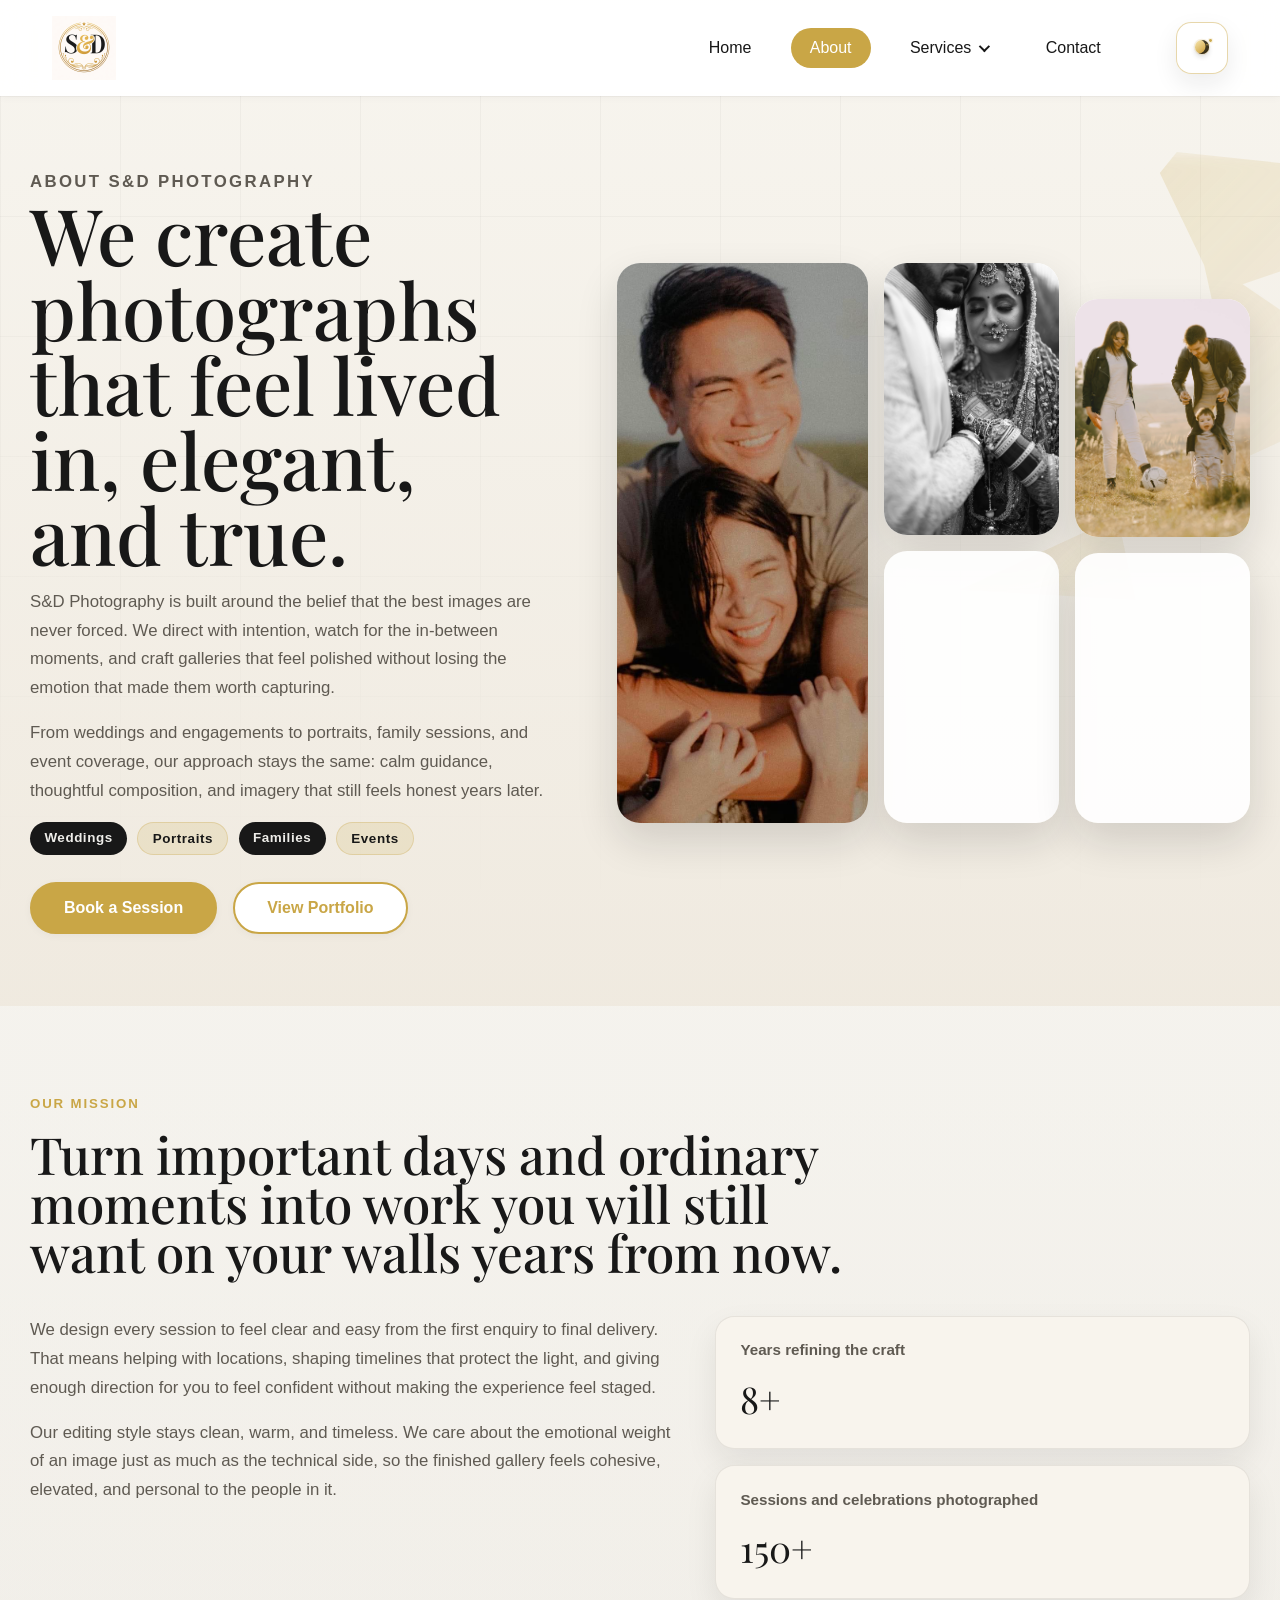
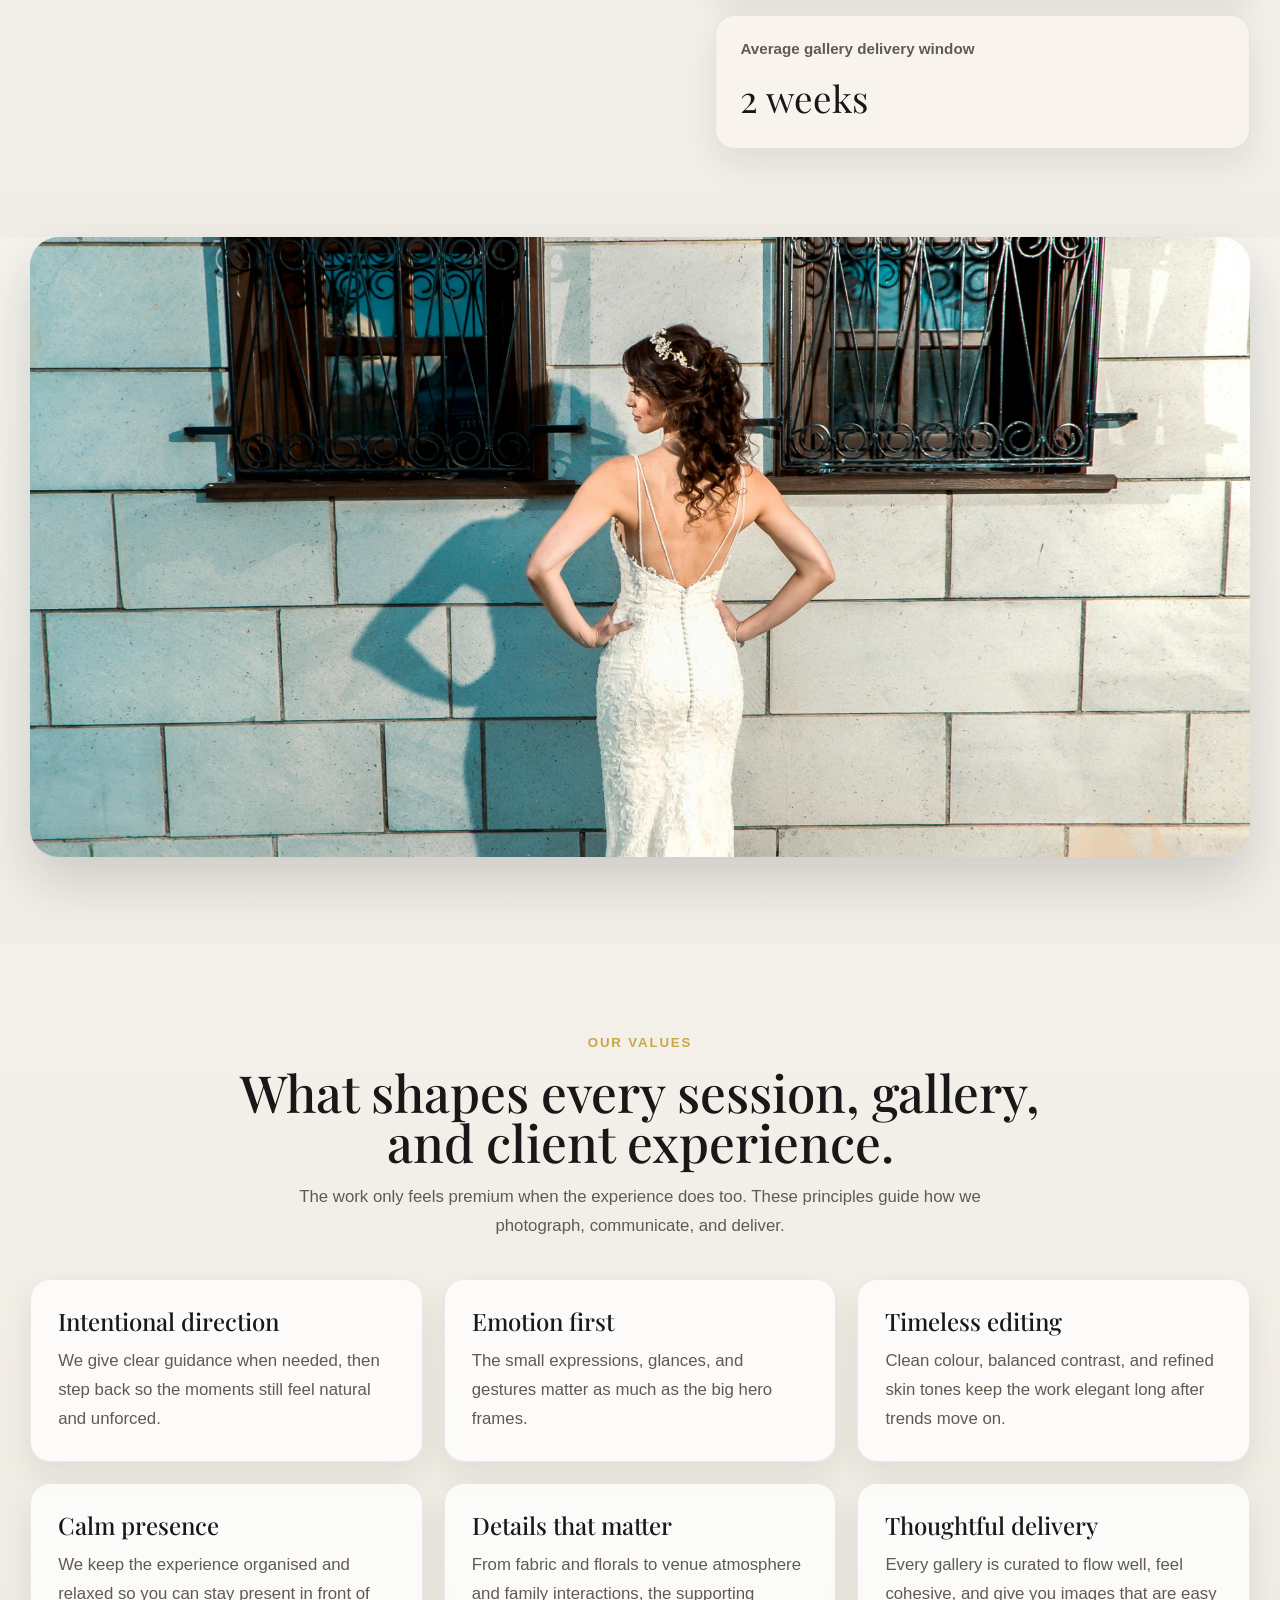
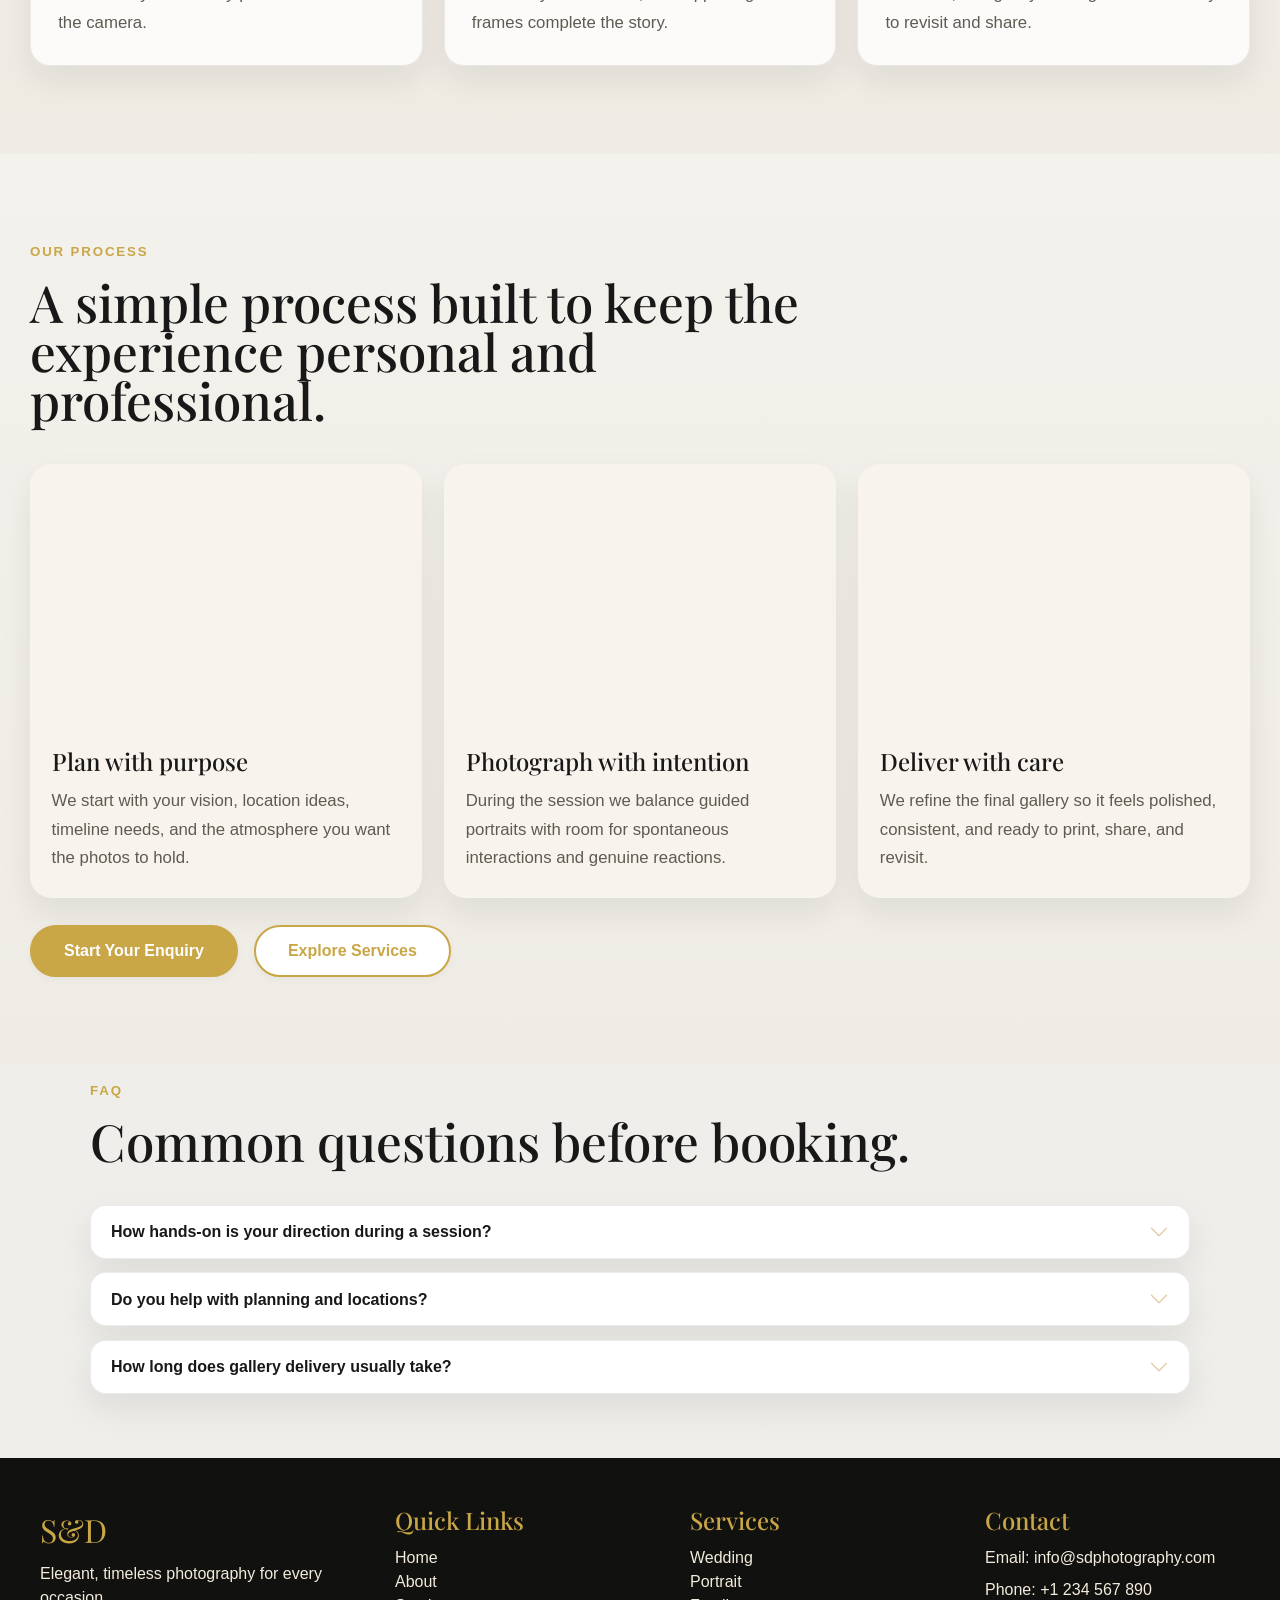
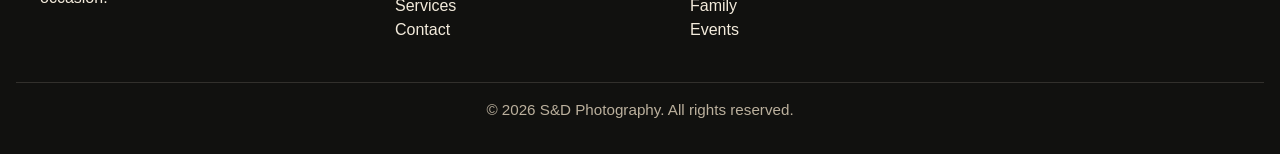
==== commit 0563e691: "Replace text logo with linked image and styles Replaced the textual S&D logo with a linked image (me" ====
--- a/about.html
+++ b/about.html
@@ -8,7 +8,7 @@
     (function () {
       try {
         var storedTheme = localStorage.getItem('sd-theme');
-        var theme = storedTheme || (window.matchMedia('(prefers-color-scheme: dark)').matches ? 'dark' : 'light');
+        var theme = storedTheme || 'light';
         document.documentElement.setAttribute('data-theme', theme);
       } catch (error) {
         document.documentElement.setAttribute('data-theme', 'light');
@@ -25,7 +25,9 @@
 <body>
   <header>
     <nav class="navbar" aria-label="Main Navigation">
-      <div class="logo">S<span class="brand-ampersand">&amp;</span>D</div>
+      <a class="logo" href="index.html" aria-label="S&amp;D Photography home">
+        <img src="media/Aboutus/logo.png" alt="S&amp;D Photography">
+      </a>
       <button class="nav-toggle" aria-label="Open navigation menu" aria-expanded="false">
         <span class="hamburger"></span>
       </button>
@@ -140,22 +142,6 @@
       </div>
     </section>
 
-    <section class="media-reel-section" aria-labelledby="media-reel-title">
-      <div class="about-shell media-reel-grid">
-        <div class="media-reel-copy">
-          <p class="about-section-label">Embedded video</p>
-          <h2 id="media-reel-title">A sample behind-the-scenes reel for multimedia presentation.</h2>
-          <p>This section adds an accessible video element so the project includes images, animation, and embedded motion media. Replace this sample clip with your own branded reel before final submission if you have one available.</p>
-        </div>
-        <div class="media-reel-player ratio ratio-16x9">
-          <video controls playsinline preload="metadata" poster="media/Portfolio/Portfolio6.jpg" aria-label="Sample behind-the-scenes video reel">
-            <source src="https://interactive-examples.mdn.mozilla.net/media/cc0-videos/flower.mp4" type="video/mp4">
-            Your browser does not support embedded video playback.
-          </video>
-        </div>
-      </div>
-    </section>
-
     <section class="about-values-section">
       <div class="about-shell">
         <div class="about-section-intro about-section-intro-centered">
--- a/css/style.css
+++ b/css/style.css
@@ -146,12 +146,16 @@
   padding: 1rem 3.25rem;
 }
 .logo {
-  font-family: var(--font-heading);
-  font-size: 2.8rem;
-  color: var(--text-primary);
-  font-weight: bold;
-  letter-spacing: 0.01em;
-  line-height: 1;
+  display: inline-flex;
+  align-items: center;
+  flex-shrink: 0;
+  text-decoration: none;
+}
+
+.logo img {
+  display: block;
+  width: auto;
+  height: 4rem;
 }
 .brand-ampersand {
   color: var(--gold);
@@ -1533,35 +1537,8 @@
   border: 1px solid rgba(201,166,70,0.3);
 }
 
-.media-reel-section,
 .faq-section {
   padding: 1rem 0 4rem 0;
-}
-
-.media-reel-grid {
-  display: grid;
-  grid-template-columns: minmax(0, 0.88fr) minmax(320px, 1.12fr);
-  gap: 1.5rem;
-  align-items: center;
-}
-
-.media-reel-copy {
-  max-width: 34rem;
-}
-
-.media-reel-player {
-  overflow: hidden;
-  border-radius: 1.5rem;
-  border: 1px solid var(--border-soft);
-  box-shadow: var(--shadow-strong);
-  background: var(--surface-1);
-}
-
-.media-reel-player video {
-  width: 100%;
-  height: 100%;
-  object-fit: cover;
-  display: block;
 }
 
 .faq-shell {
@@ -1588,6 +1565,10 @@
   box-shadow: none;
 }
 
+.faq-accordion .accordion-button::after {
+  filter: brightness(0) saturate(100%) invert(83%) sepia(17%) saturate(465%) hue-rotate(356deg) brightness(98%) contrast(88%);
+}
+
 .faq-accordion .accordion-button:not(.collapsed) {
   background: rgba(201,166,70,0.12);
   color: var(--text-primary);
@@ -1696,8 +1677,7 @@
 
 body[data-theme='dark'] .faq-accordion .accordion-item,
 body[data-theme='dark'] .faq-accordion .accordion-button,
-body[data-theme='dark'] .faq-accordion .accordion-body,
-body[data-theme='dark'] .media-reel-player {
+body[data-theme='dark'] .faq-accordion .accordion-body {
   background: var(--surface-1);
 }
 
@@ -1764,10 +1744,6 @@
   .footer-content { flex-direction: column; gap: 1.5rem; }
 }
 @media (max-width: 700px) {
-  .media-reel-grid {
-    grid-template-columns: 1fr;
-  }
-
   .faq-shell {
     width: min(1100px, calc(100% - 2rem));
   }
@@ -1951,8 +1927,8 @@
   .brand-subtitle {
     font-size: 2.3rem;
   }
-  .logo {
-    font-size: 2.35rem;
+  .logo img {
+    height: 3.4rem;
   }
   .nav-links {
     position: absolute;
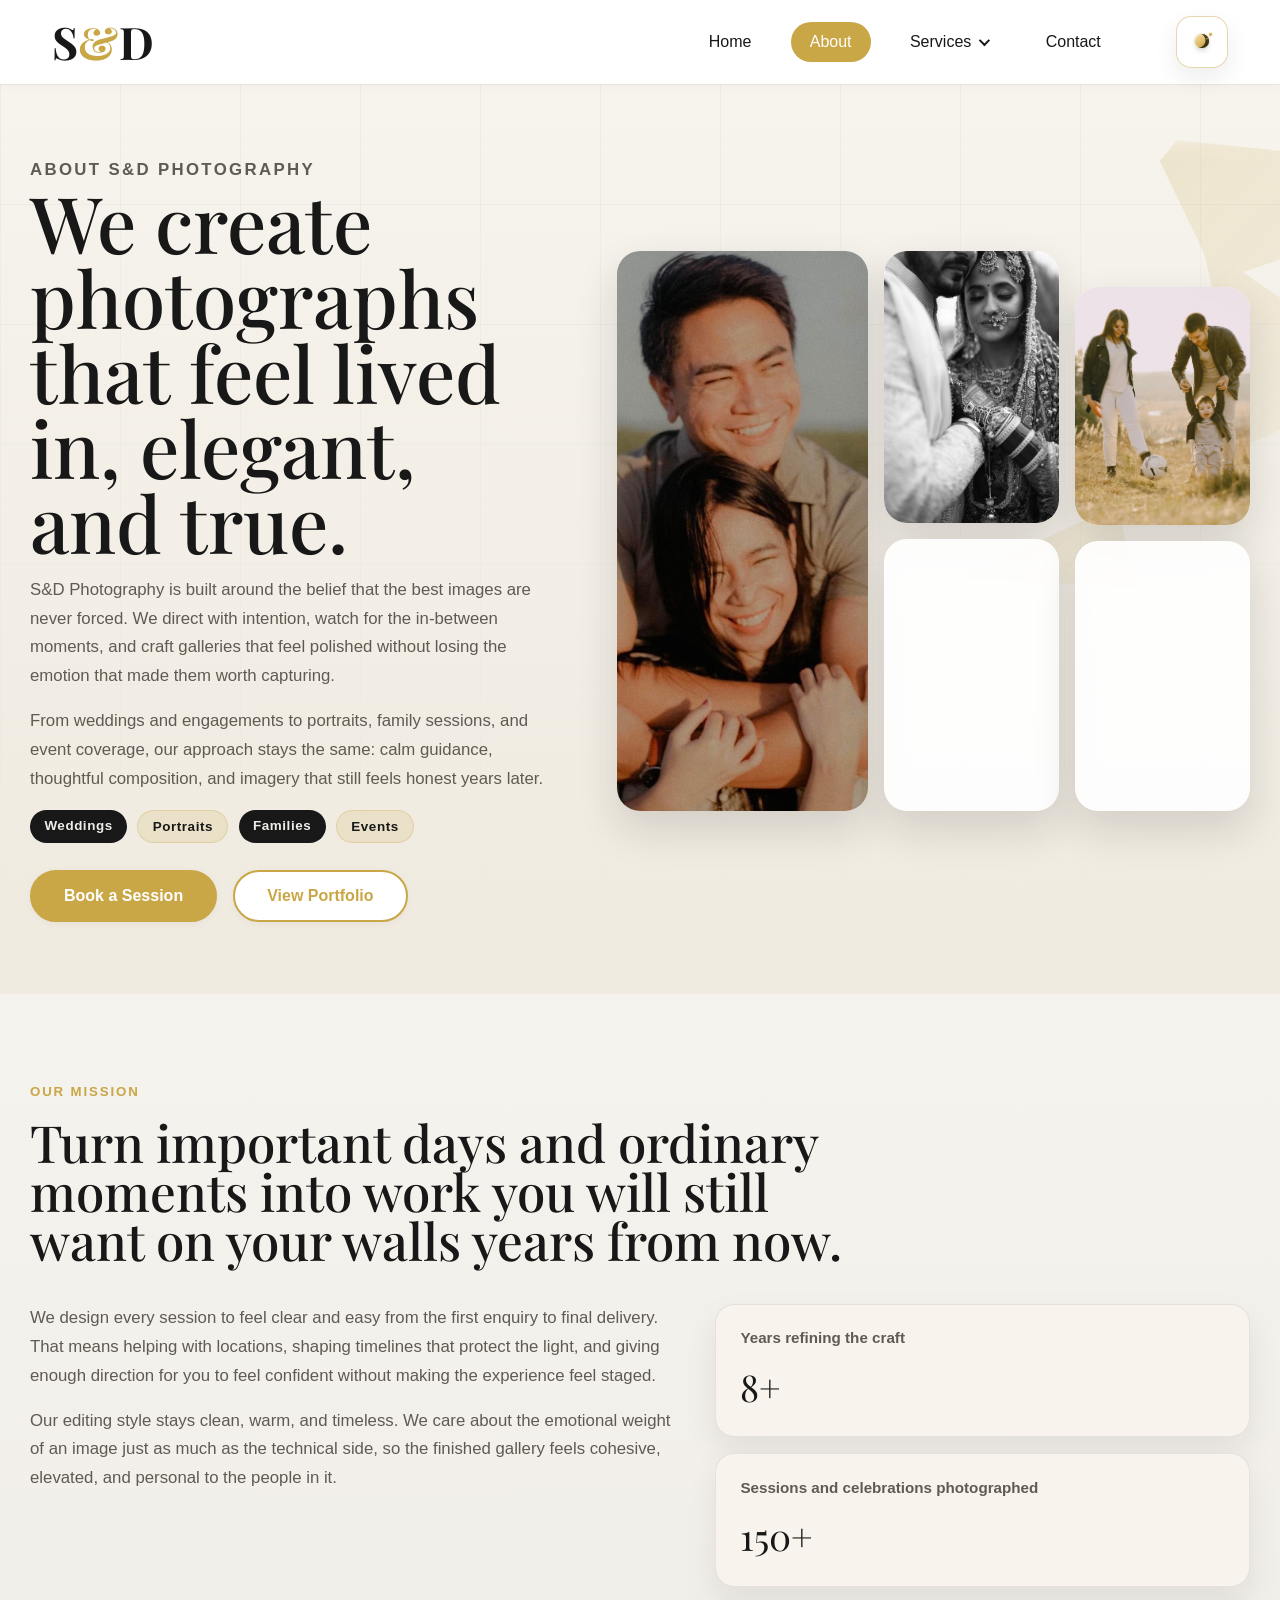
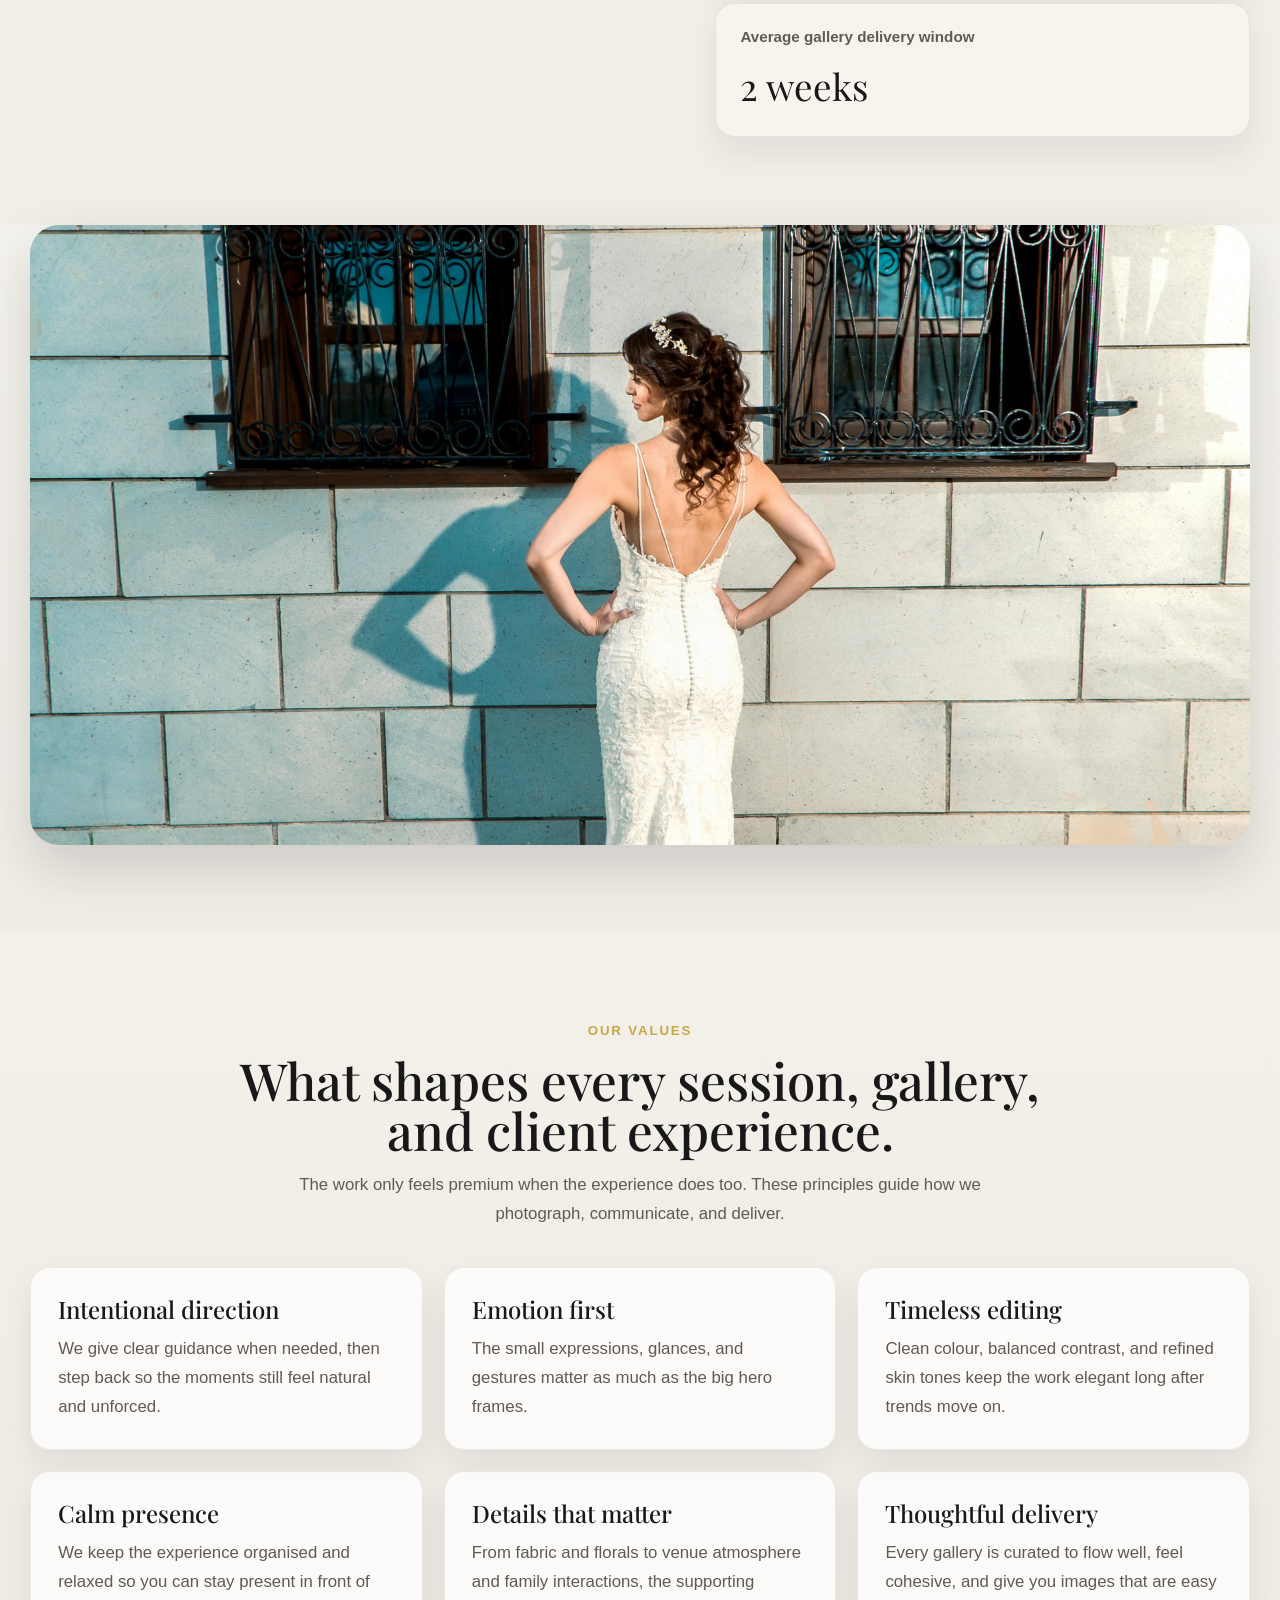
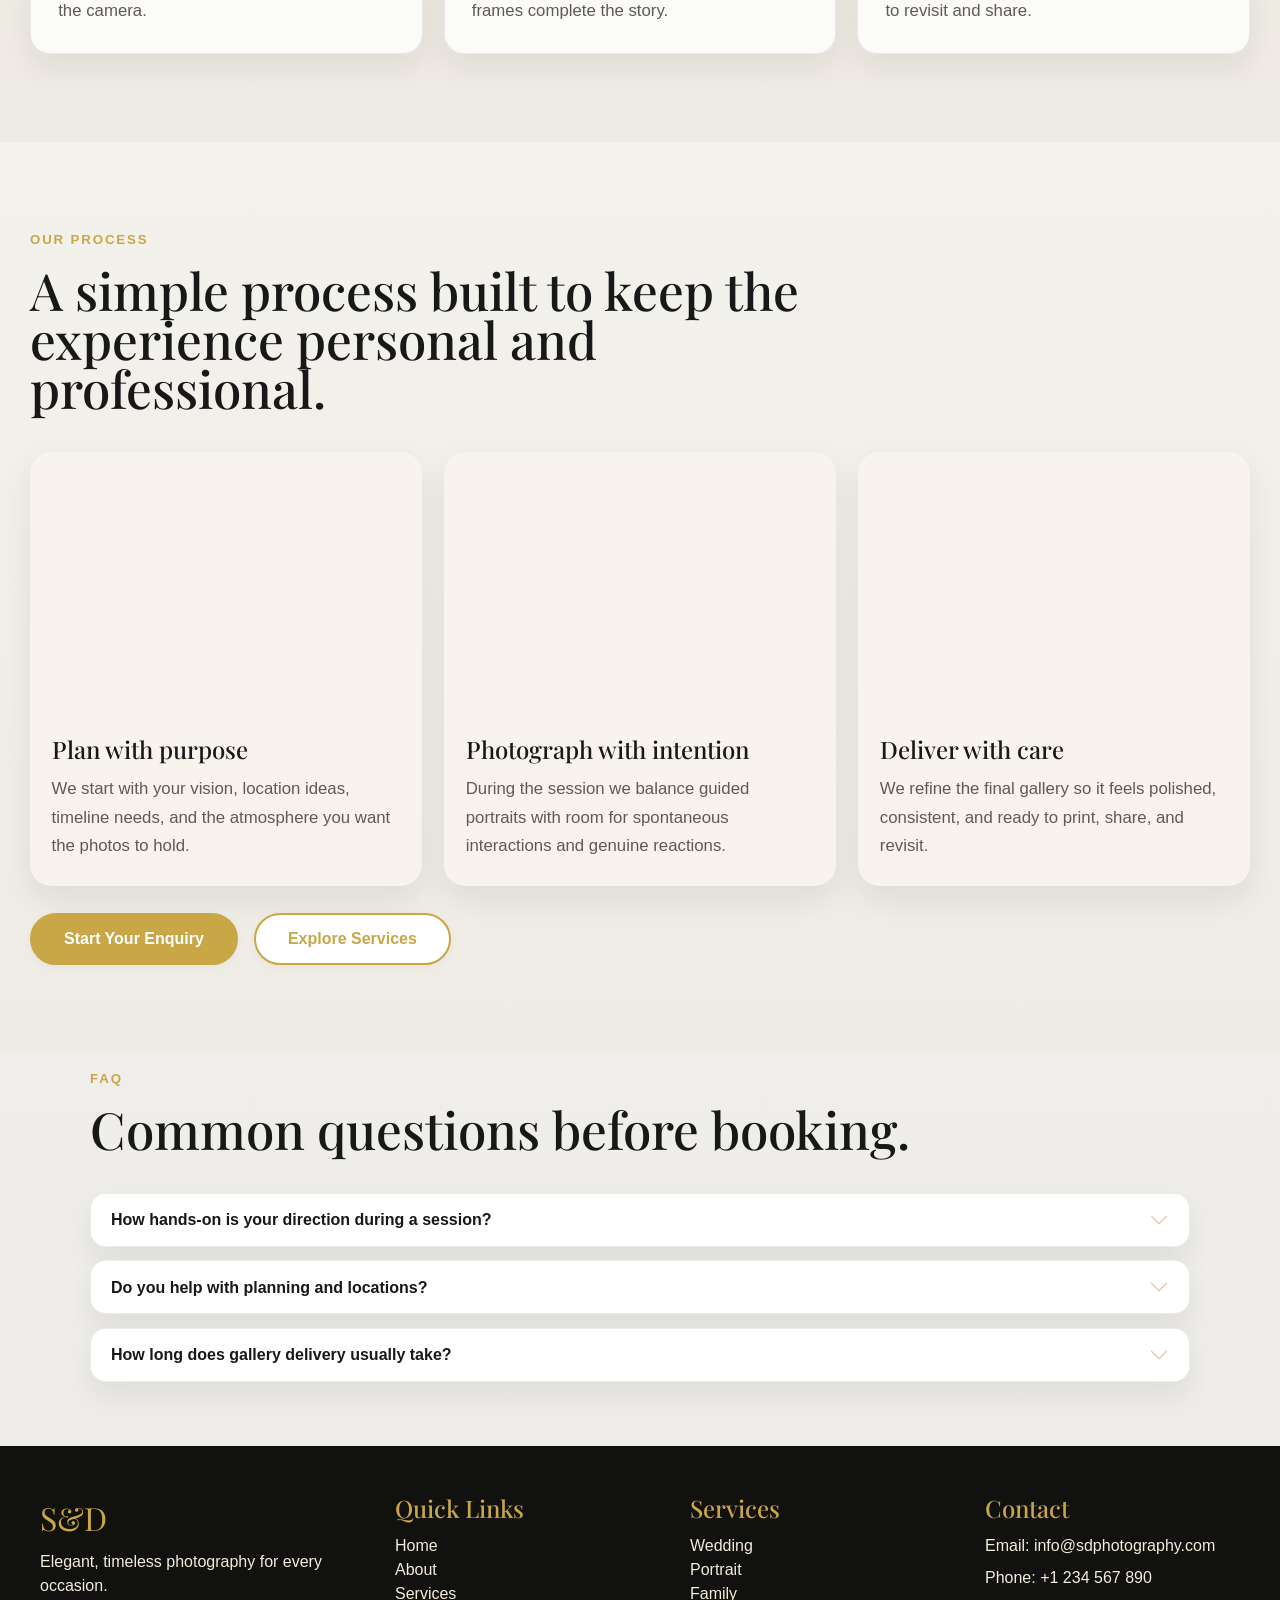
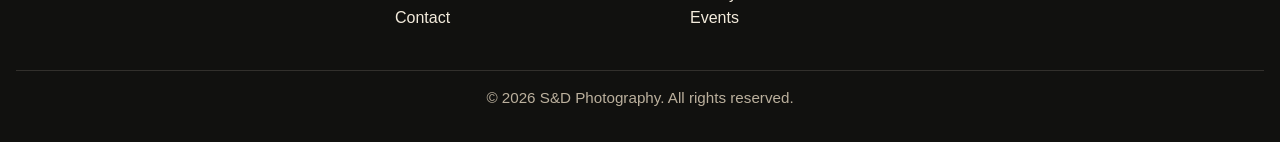
==== commit 881c3ac0: "Replace image logo with typographic logo Swap the image-based linked logo for a text-based typograph" ====
--- a/about.html
+++ b/about.html
@@ -25,9 +25,7 @@
 <body>
   <header>
     <nav class="navbar" aria-label="Main Navigation">
-      <a class="logo" href="index.html" aria-label="S&amp;D Photography home">
-        <img src="media/Aboutus/logo.png" alt="S&amp;D Photography">
-      </a>
+      <div class="logo">S<span class="brand-ampersand">&amp;</span>D</div>
       <button class="nav-toggle" aria-label="Open navigation menu" aria-expanded="false">
         <span class="hamburger"></span>
       </button>
--- a/css/style.css
+++ b/css/style.css
@@ -146,16 +146,12 @@
   padding: 1rem 3.25rem;
 }
 .logo {
-  display: inline-flex;
-  align-items: center;
-  flex-shrink: 0;
-  text-decoration: none;
-}
-
-.logo img {
-  display: block;
-  width: auto;
-  height: 4rem;
+  font-family: var(--font-heading);
+  font-size: 2.8rem;
+  color: var(--text-primary);
+  font-weight: bold;
+  letter-spacing: 0.01em;
+  line-height: 1;
 }
 .brand-ampersand {
   color: var(--gold);
@@ -1927,8 +1923,8 @@
   .brand-subtitle {
     font-size: 2.3rem;
   }
-  .logo img {
-    height: 3.4rem;
+  .logo {
+    font-size: 2.35rem;
   }
   .nav-links {
     position: absolute;
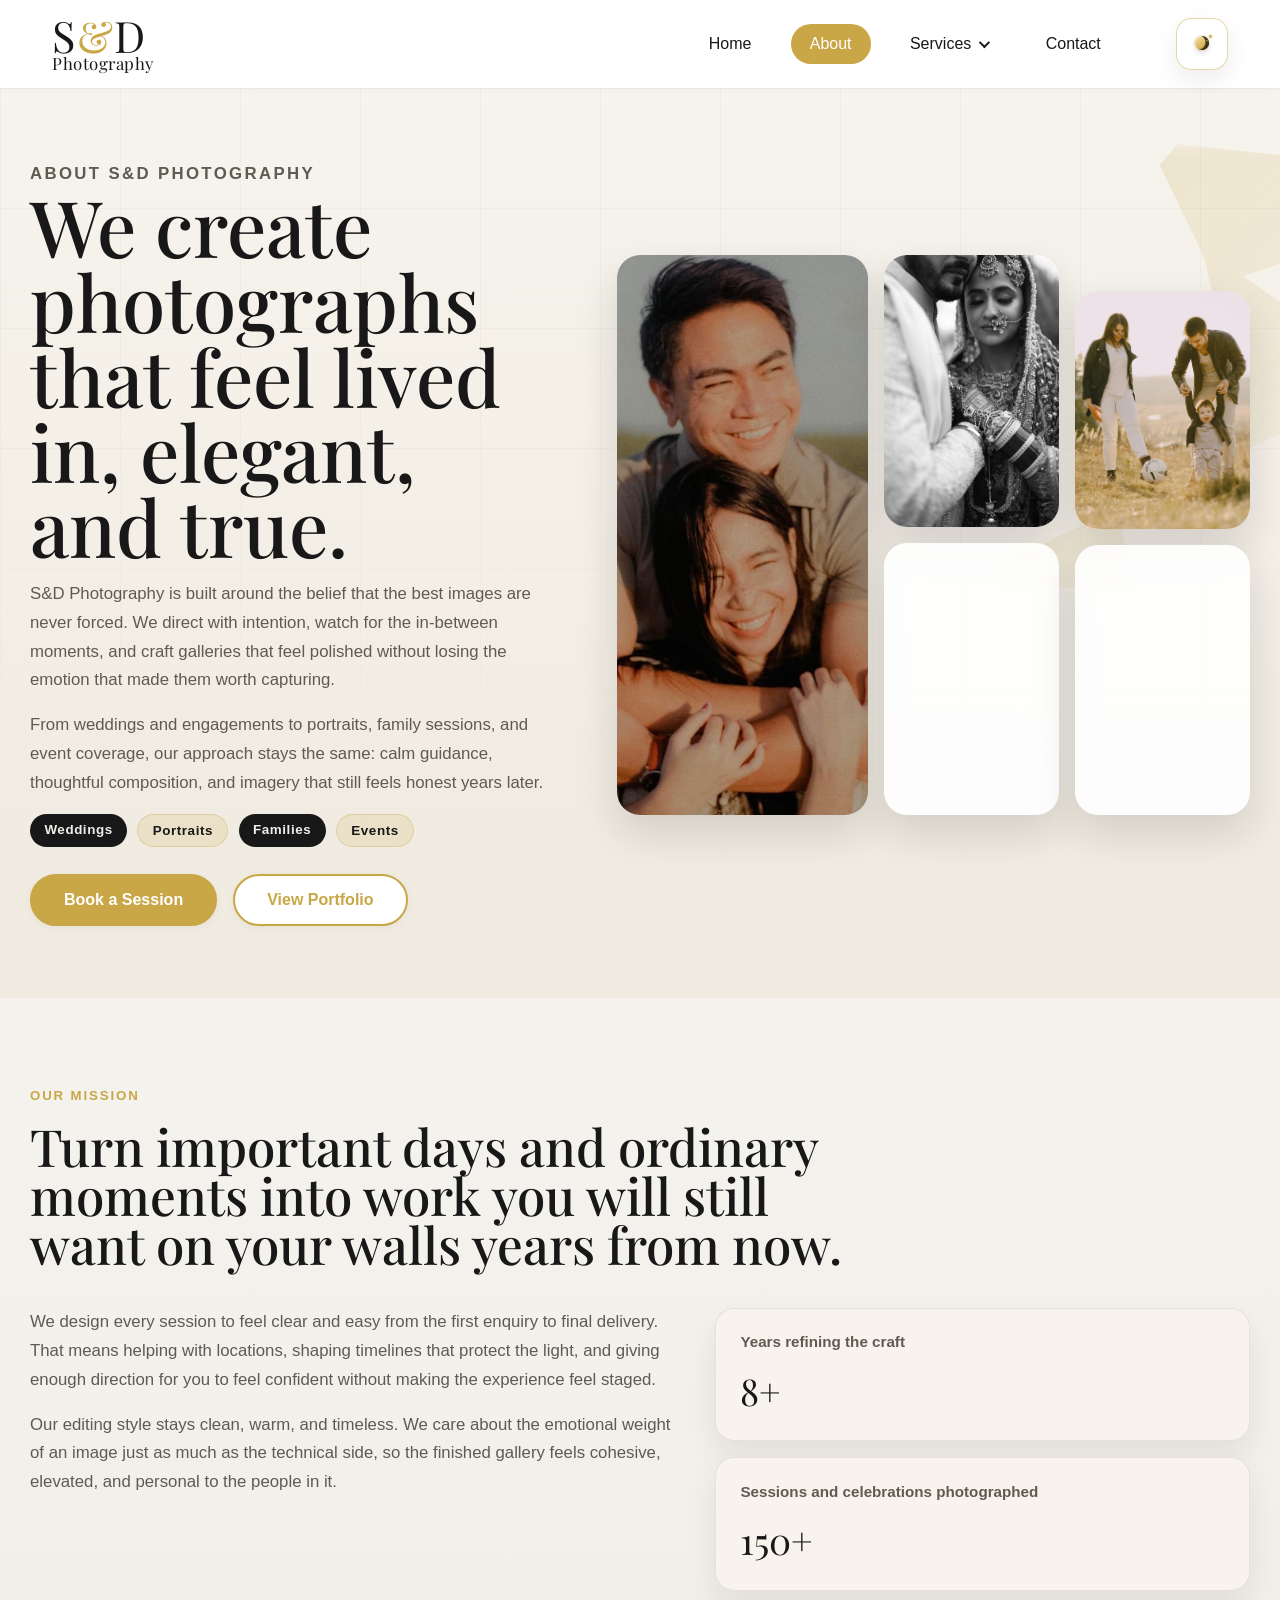
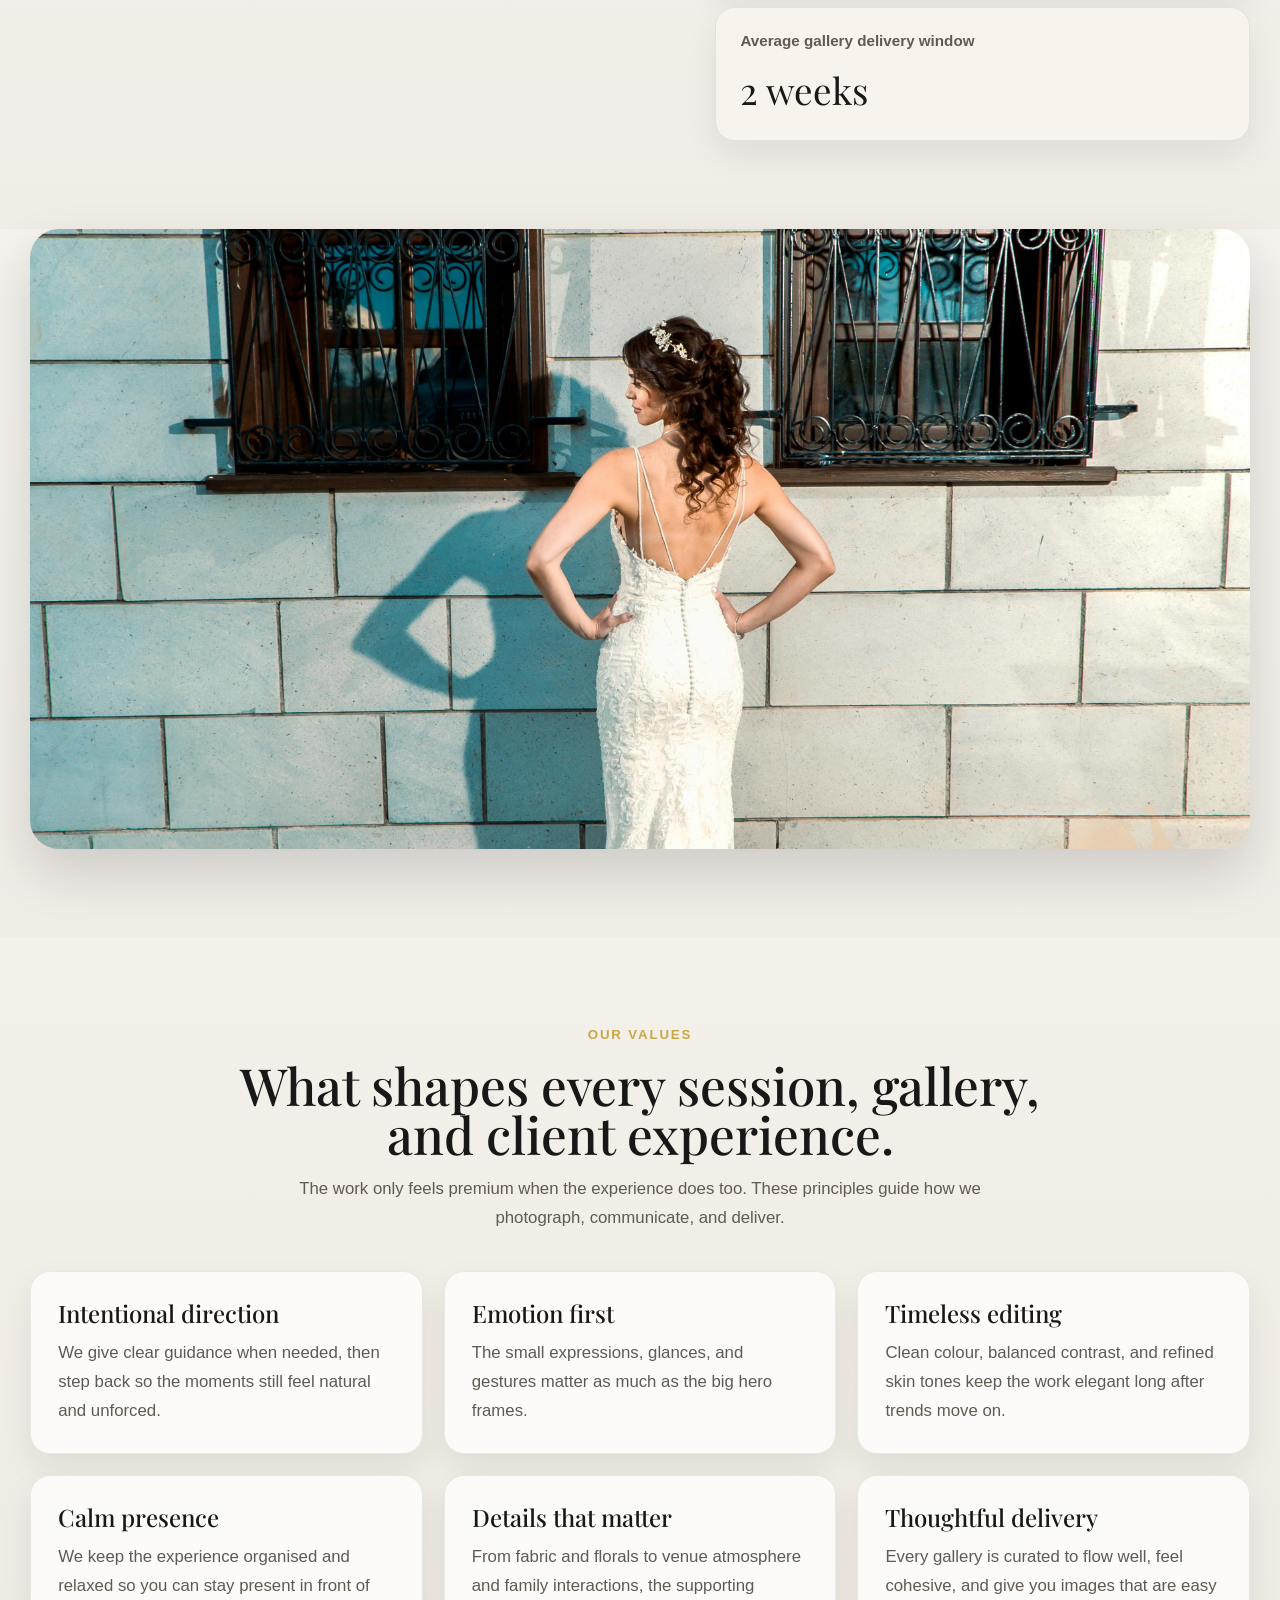
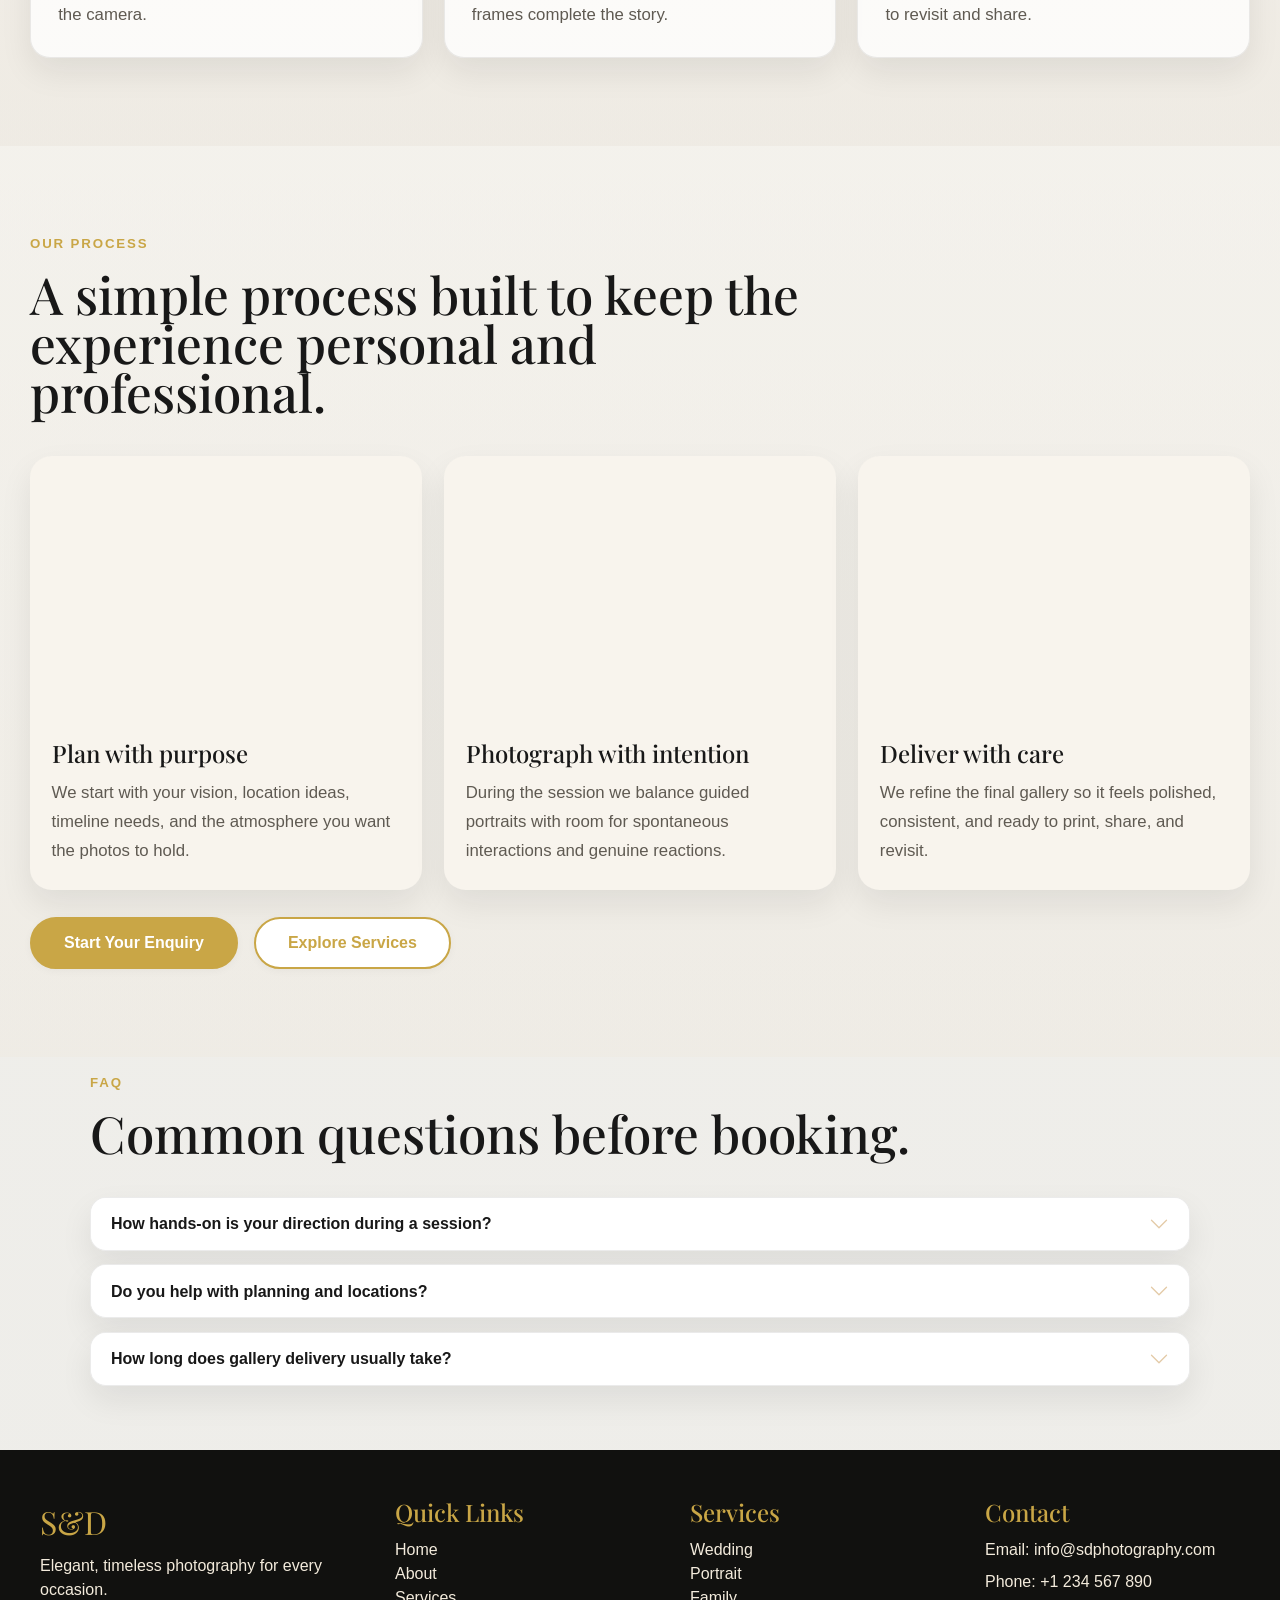
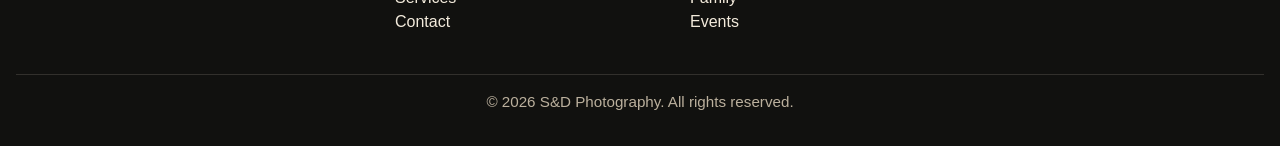
==== commit b56f15e5: "Refactor logo markup and add styles Replace the single-line logo with structured markup (brand-mark " ====
--- a/about.html
+++ b/about.html
@@ -25,7 +25,10 @@
 <body>
   <header>
     <nav class="navbar" aria-label="Main Navigation">
-      <div class="logo">S<span class="brand-ampersand">&amp;</span>D</div>
+      <div class="logo" aria-label="S&amp;D Photography">
+        <span class="brand-mark">S<span class="brand-ampersand">&amp;</span>D</span>
+        <span class="brand-subtitle">Photography</span>
+      </div>
       <button class="nav-toggle" aria-label="Open navigation menu" aria-expanded="false">
         <span class="hamburger"></span>
       </button>
--- a/css/style.css
+++ b/css/style.css
@@ -146,12 +146,29 @@
   padding: 1rem 3.25rem;
 }
 .logo {
+  display: inline-flex;
+  flex-direction: column;
+  justify-content: center;
+  align-items: flex-start;
   font-family: var(--font-heading);
-  font-size: 2.8rem;
-  color: var(--text-primary);
-  font-weight: bold;
-  letter-spacing: 0.01em;
+  color: var(--text-primary);
   line-height: 1;
+  flex-shrink: 0;
+}
+
+.logo .brand-mark {
+  display: block;
+  font-size: 2.7rem;
+  line-height: 0.88;
+  letter-spacing: 0.04em;
+}
+
+.logo .brand-subtitle {
+  display: block;
+  margin-top: 0.08rem;
+  font-size: 1.05rem;
+  line-height: 1;
+  letter-spacing: 0.03em;
 }
 .brand-ampersand {
   color: var(--gold);
@@ -1923,8 +1940,11 @@
   .brand-subtitle {
     font-size: 2.3rem;
   }
-  .logo {
-    font-size: 2.35rem;
+  .logo .brand-mark {
+    font-size: 2.1rem;
+  }
+  .logo .brand-subtitle {
+    font-size: 0.84rem;
   }
   .nav-links {
     position: absolute;
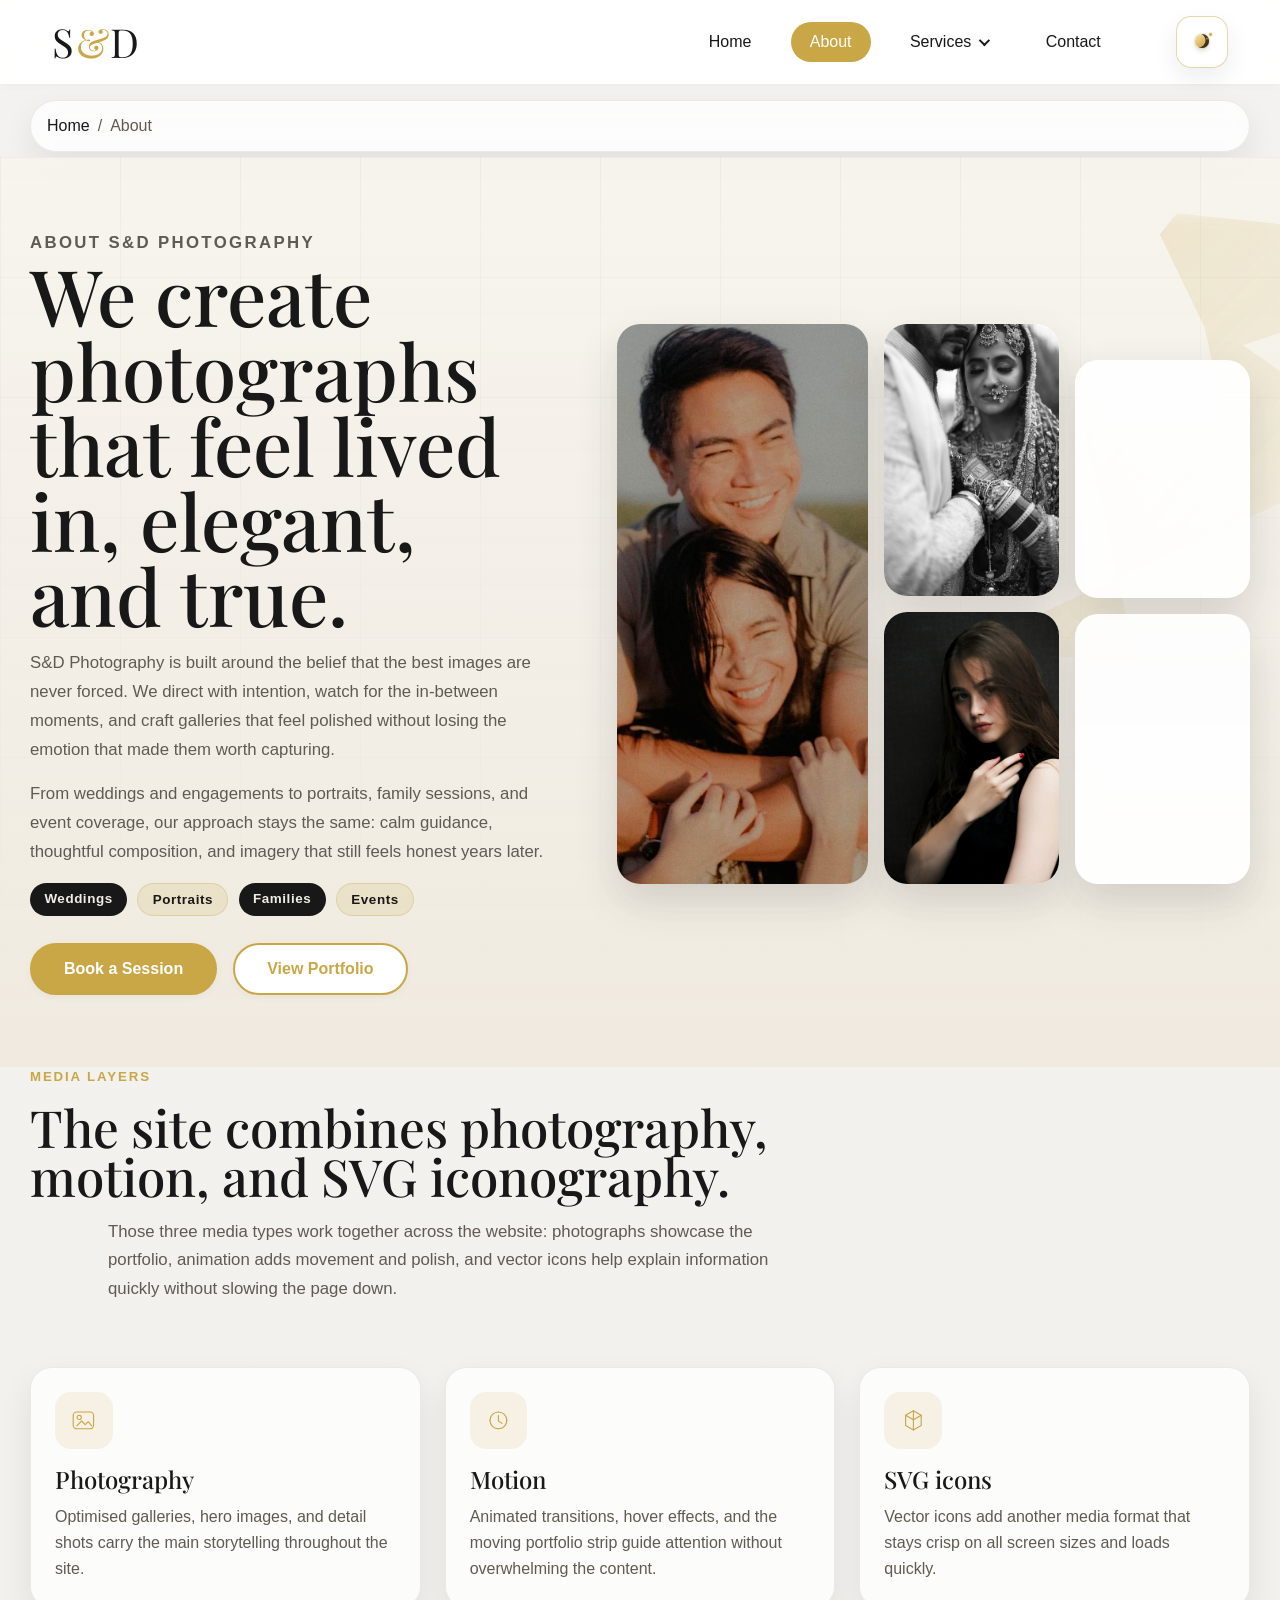
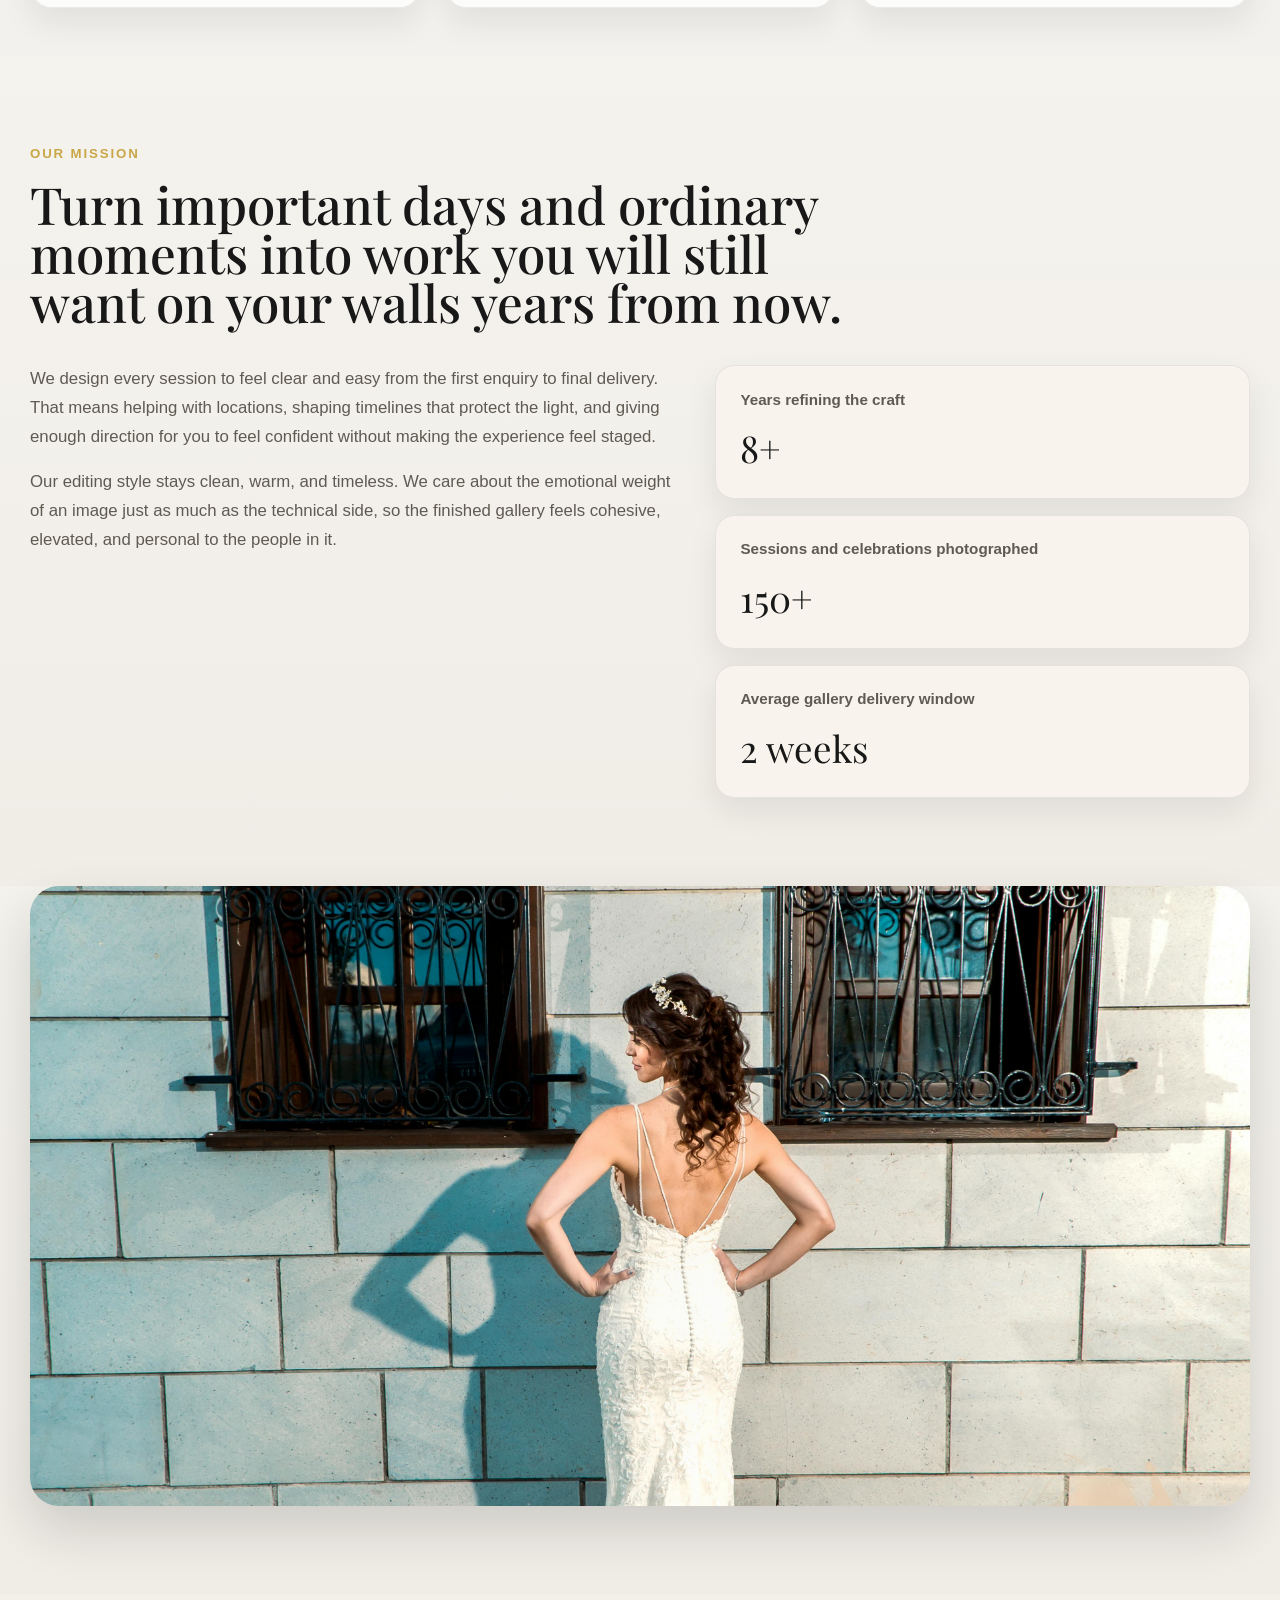
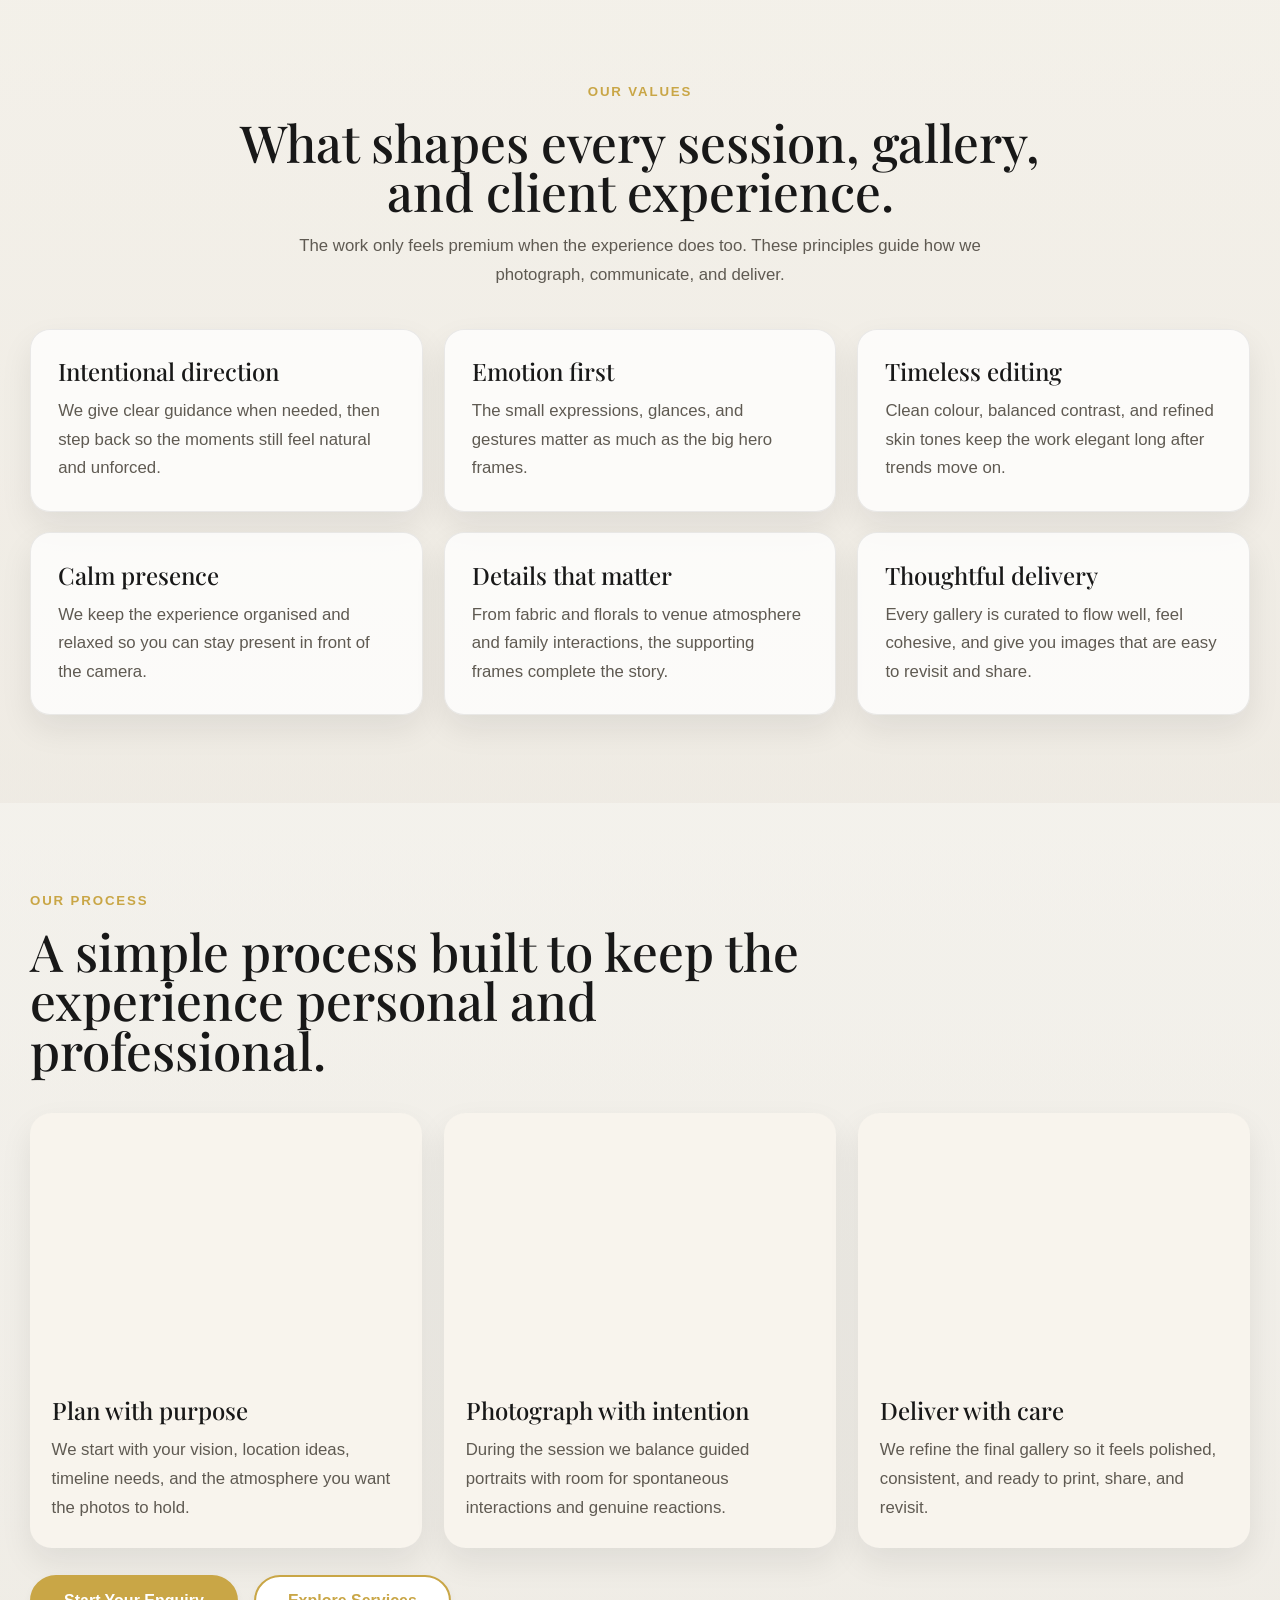
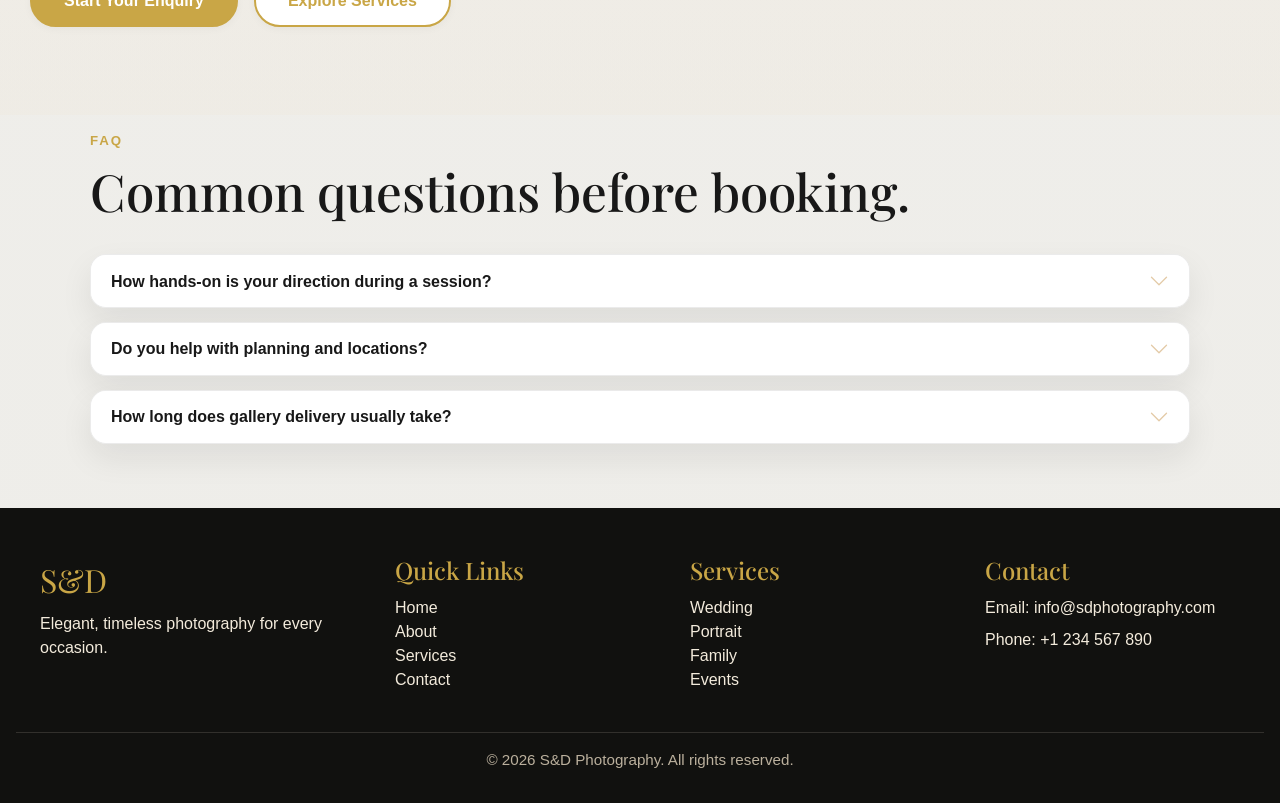
==== commit b7359f1a: "Add breadcrumb UI, about media cards, and styles Add a page breadcrumb component to multiple inner p" ====
--- a/about.html
+++ b/about.html
@@ -27,7 +27,6 @@
     <nav class="navbar" aria-label="Main Navigation">
       <div class="logo" aria-label="S&amp;D Photography">
         <span class="brand-mark">S<span class="brand-ampersand">&amp;</span>D</span>
-        <span class="brand-subtitle">Photography</span>
       </div>
       <button class="nav-toggle" aria-label="Open navigation menu" aria-expanded="false">
         <span class="hamburger"></span>
@@ -62,6 +61,13 @@
     </nav>
   </header>
   <main>
+    <nav class="page-breadcrumb-shell" aria-label="Breadcrumb">
+      <ol class="breadcrumb page-breadcrumb">
+        <li class="breadcrumb-item"><a href="index.html">Home</a></li>
+        <li class="breadcrumb-item active" aria-current="page">About</li>
+      </ol>
+    </nav>
+
     <section class="about-editorial-hero">
       <div class="about-grid-pattern" aria-hidden="true"></div>
       <div class="about-hero-orb" aria-hidden="true"></div>
@@ -101,6 +107,65 @@
             <figure class="about-collage-card">
               <img src="media/Portfolio/Portfolio6.jpg" alt="Behind-the-scenes photography detail" decoding="async">
             </figure>
+          </div>
+        </div>
+      </div>
+    </section>
+
+    <section class="about-media-section" aria-labelledby="about-media-title">
+      <div class="about-shell">
+        <div class="about-section-intro">
+          <p class="about-section-label">Media layers</p>
+          <h2 id="about-media-title">The site combines photography, motion, and SVG iconography.</h2>
+          <p class="about-section-text">Those three media types work together across the website: photographs showcase the portfolio, animation adds movement and polish, and vector icons help explain information quickly without slowing the page down.</p>
+        </div>
+        <div class="row g-4 media-type-grid">
+          <div class="col-md-4">
+            <article class="card media-type-card h-100">
+              <div class="card-body">
+                <span class="media-type-icon" aria-hidden="true">
+                  <svg viewBox="0 0 48 48" role="presentation" focusable="false">
+                    <rect x="7" y="10" width="34" height="28" rx="6"></rect>
+                    <circle cx="17" cy="19" r="3.5"></circle>
+                    <path d="M13 33l8-8 6 6 5-5 6 7"></path>
+                  </svg>
+                </span>
+                <h3 class="card-title">Photography</h3>
+                <p class="card-text">Optimised galleries, hero images, and detail shots carry the main storytelling throughout the site.</p>
+              </div>
+            </article>
+          </div>
+          <div class="col-md-4">
+            <article class="card media-type-card h-100">
+              <div class="card-body">
+                <span class="media-type-icon" aria-hidden="true">
+                  <svg viewBox="0 0 48 48" role="presentation" focusable="false">
+                    <path d="M10 24c0-7.7 6.3-14 14-14"></path>
+                    <path d="M24 10c7.7 0 14 6.3 14 14"></path>
+                    <path d="M38 24c0 7.7-6.3 14-14 14"></path>
+                    <path d="M24 38c-7.7 0-14-6.3-14-14"></path>
+                    <path d="M24 16v9l6 4"></path>
+                  </svg>
+                </span>
+                <h3 class="card-title">Motion</h3>
+                <p class="card-text">Animated transitions, hover effects, and the moving portfolio strip guide attention without overwhelming the content.</p>
+              </div>
+            </article>
+          </div>
+          <div class="col-md-4">
+            <article class="card media-type-card h-100">
+              <div class="card-body">
+                <span class="media-type-icon" aria-hidden="true">
+                  <svg viewBox="0 0 48 48" role="presentation" focusable="false">
+                    <path d="M24 8l13 7.5v17L24 40 11 32.5v-17z"></path>
+                    <path d="M24 8v32"></path>
+                    <path d="M11 15.5l13 7.5 13-7.5"></path>
+                  </svg>
+                </span>
+                <h3 class="card-title">SVG icons</h3>
+                <p class="card-text">Vector icons add another media format that stays crisp on all screen sizes and loads quickly.</p>
+              </div>
+            </article>
           </div>
         </div>
       </div>
--- a/css/style.css
+++ b/css/style.css
@@ -158,18 +158,11 @@
 
 .logo .brand-mark {
   display: block;
-  font-size: 2.7rem;
+  font-size: 2.5rem;
   line-height: 0.88;
   letter-spacing: 0.04em;
 }
 
-.logo .brand-subtitle {
-  display: block;
-  margin-top: 0.08rem;
-  font-size: 1.05rem;
-  line-height: 1;
-  letter-spacing: 0.03em;
-}
 .brand-ampersand {
   color: var(--gold);
 }
@@ -1134,6 +1127,33 @@
 }
 
 /* Shared Inner Page Layout */
+.page-breadcrumb-shell {
+  width: min(1220px, calc(100% - 3rem));
+  margin: 0 auto;
+  padding: 1rem 0 0.35rem 0;
+}
+.page-breadcrumb {
+  margin: 0;
+  padding: 0.8rem 1rem;
+  border-radius: 999px;
+  background: rgba(255,255,255,0.78);
+  border: 1px solid var(--border-soft);
+  box-shadow: var(--shadow-soft);
+  backdrop-filter: blur(10px);
+}
+.page-breadcrumb .breadcrumb-item,
+.page-breadcrumb .breadcrumb-item.active,
+.page-breadcrumb .breadcrumb-item + .breadcrumb-item::before {
+  color: var(--text-muted);
+}
+.page-breadcrumb .breadcrumb-item a {
+  color: var(--text-primary);
+  text-decoration: none;
+}
+.page-breadcrumb .breadcrumb-item a:hover,
+.page-breadcrumb .breadcrumb-item a:focus-visible {
+  color: var(--gold);
+}
 .story-showcase {
   background:
     linear-gradient(rgba(238, 237, 233, 0.56), rgba(238, 237, 233, 0.66)),
@@ -1289,6 +1309,51 @@
   max-width: 40rem;
   margin: 1rem 0 0 0;
 }
+.about-media-section {
+  padding: 0 0 3rem 0;
+}
+.media-type-grid {
+  margin-top: 1.5rem;
+}
+.media-type-card {
+  border: 1px solid var(--border-soft);
+  border-radius: 1.35rem;
+  background: var(--surface-2);
+  box-shadow: var(--shadow-soft);
+}
+.media-type-card .card-body {
+  padding: 1.5rem;
+}
+.media-type-card .card-title {
+  margin: 1rem 0 0.6rem 0;
+  font-family: var(--font-heading);
+  color: var(--text-primary);
+  font-size: 1.5rem;
+}
+.media-type-card .card-text {
+  margin: 0;
+  color: var(--text-muted);
+  line-height: 1.65;
+}
+.media-type-icon {
+  display: inline-flex;
+  align-items: center;
+  justify-content: center;
+  width: 3.6rem;
+  height: 3.6rem;
+  border-radius: 1rem;
+  background: rgba(201,166,70,0.12);
+  color: var(--gold);
+}
+.media-type-icon svg {
+  width: 1.8rem;
+  height: 1.8rem;
+  fill: none;
+  stroke: currentColor;
+  stroke-width: 1.9;
+  stroke-linecap: round;
+  stroke-linejoin: round;
+}
 .about-lead {
   font-size: 1.12rem;
 }
@@ -1637,6 +1702,22 @@
   background: linear-gradient(180deg, rgba(26,25,22,0.62) 0%, rgba(17,17,15,0.46) 100%);
 }
 
+body[data-theme='dark'] .page-breadcrumb {
+  background: rgba(20,20,18,0.78);
+}
+
+body[data-theme='dark'] .page-breadcrumb .breadcrumb-item a {
+  color: var(--text-primary);
+}
+
+body[data-theme='dark'] .media-type-card {
+  background: var(--surface-1);
+}
+
+body[data-theme='dark'] .media-type-icon {
+  background: rgba(201,166,70,0.18);
+}
+
 body[data-theme='dark'] .story-panel {
   padding: 1.25rem;
   border-radius: 1.5rem;
@@ -1712,6 +1793,14 @@
 
 /* Responsive Styles */
 @media (max-width: 900px) {
+  .page-breadcrumb-shell,
+  .about-shell {
+    width: min(1220px, calc(100% - 2rem));
+  }
+  .page-breadcrumb {
+    border-radius: 1rem;
+    padding: 0.7rem 0.9rem;
+  }
   .navbar {
     padding: 1rem 1.5rem;
     gap: 0.6rem;
@@ -1733,9 +1822,6 @@
   }
   .story-gallery-grid {
     grid-template-columns: repeat(3, minmax(0, 1fr));
-  }
-  .about-shell {
-    width: min(1220px, calc(100% - 2rem));
   }
   .about-hero-grid,
   .about-mission-grid,
@@ -1759,6 +1845,10 @@
 @media (max-width: 700px) {
   .faq-shell {
     width: min(1100px, calc(100% - 2rem));
+  }
+
+  .about-media-section {
+    padding-bottom: 2.4rem;
   }
 
   .intro-hero {
